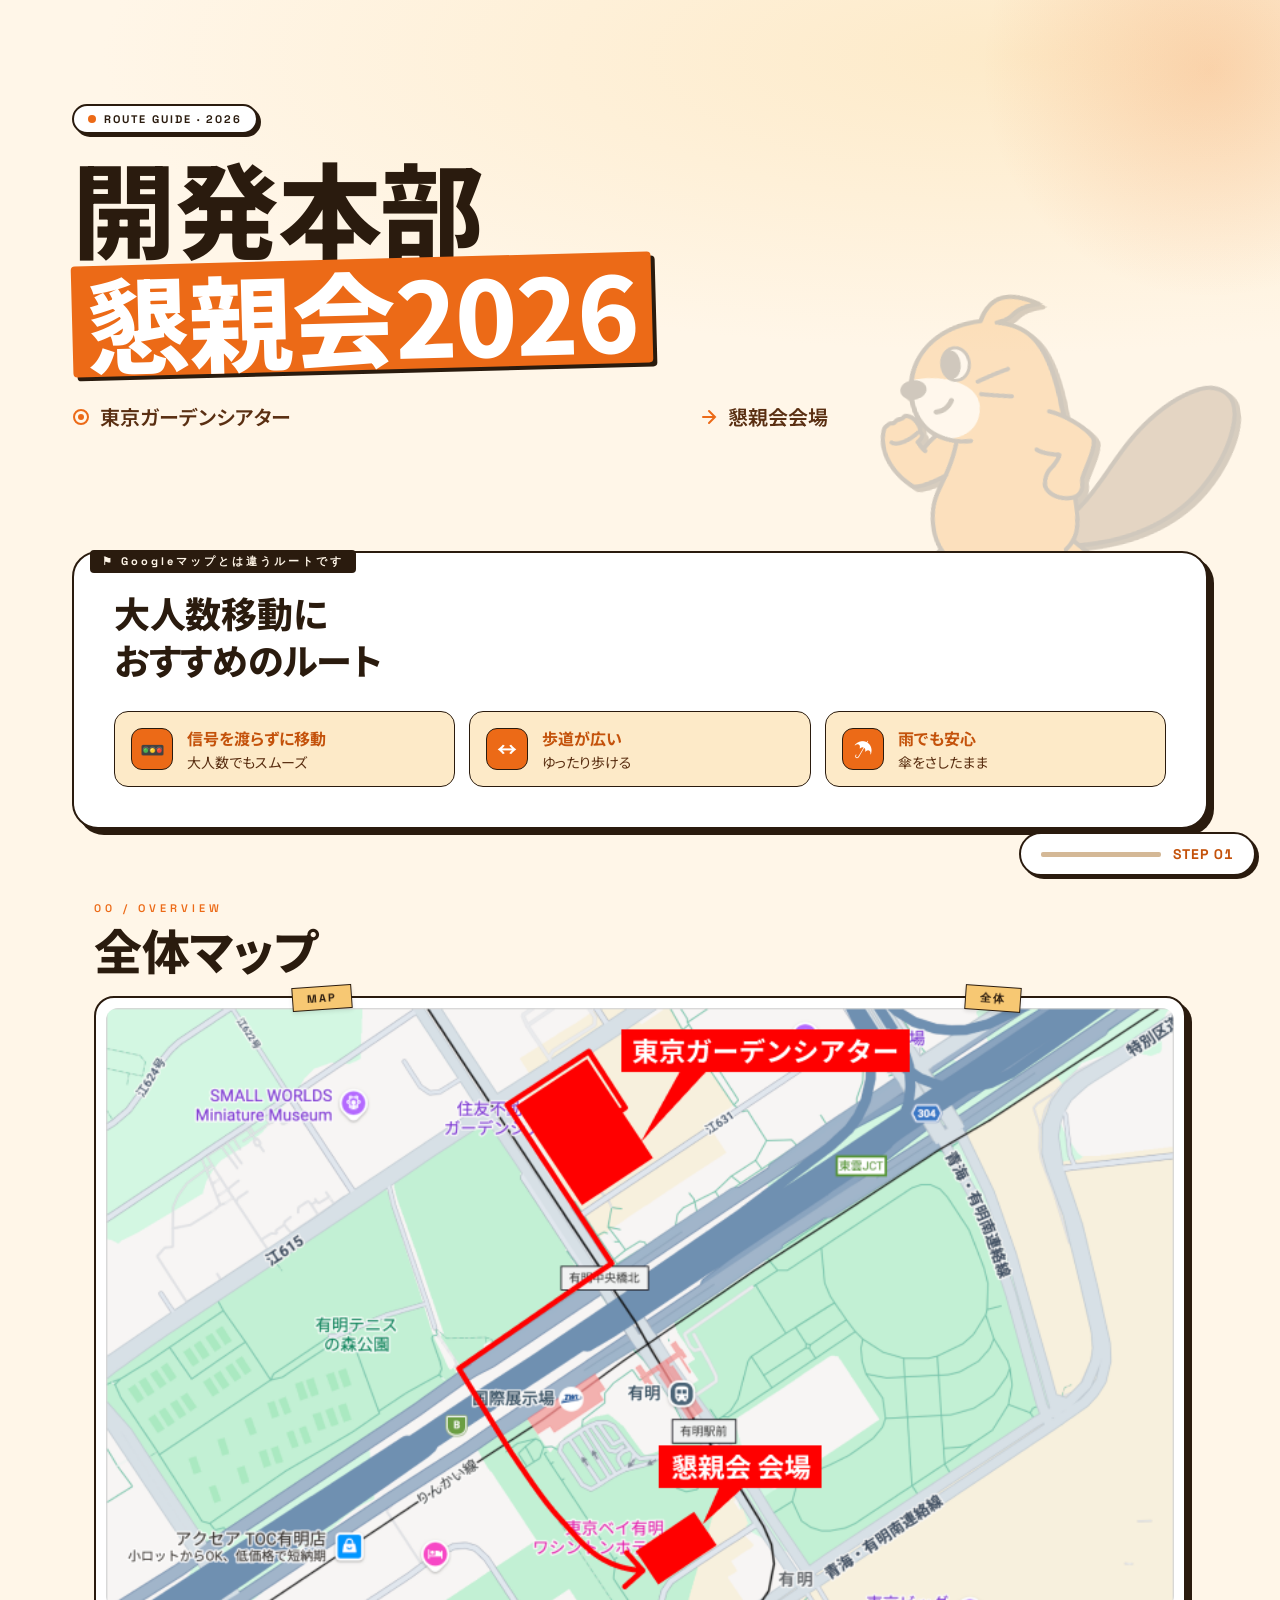
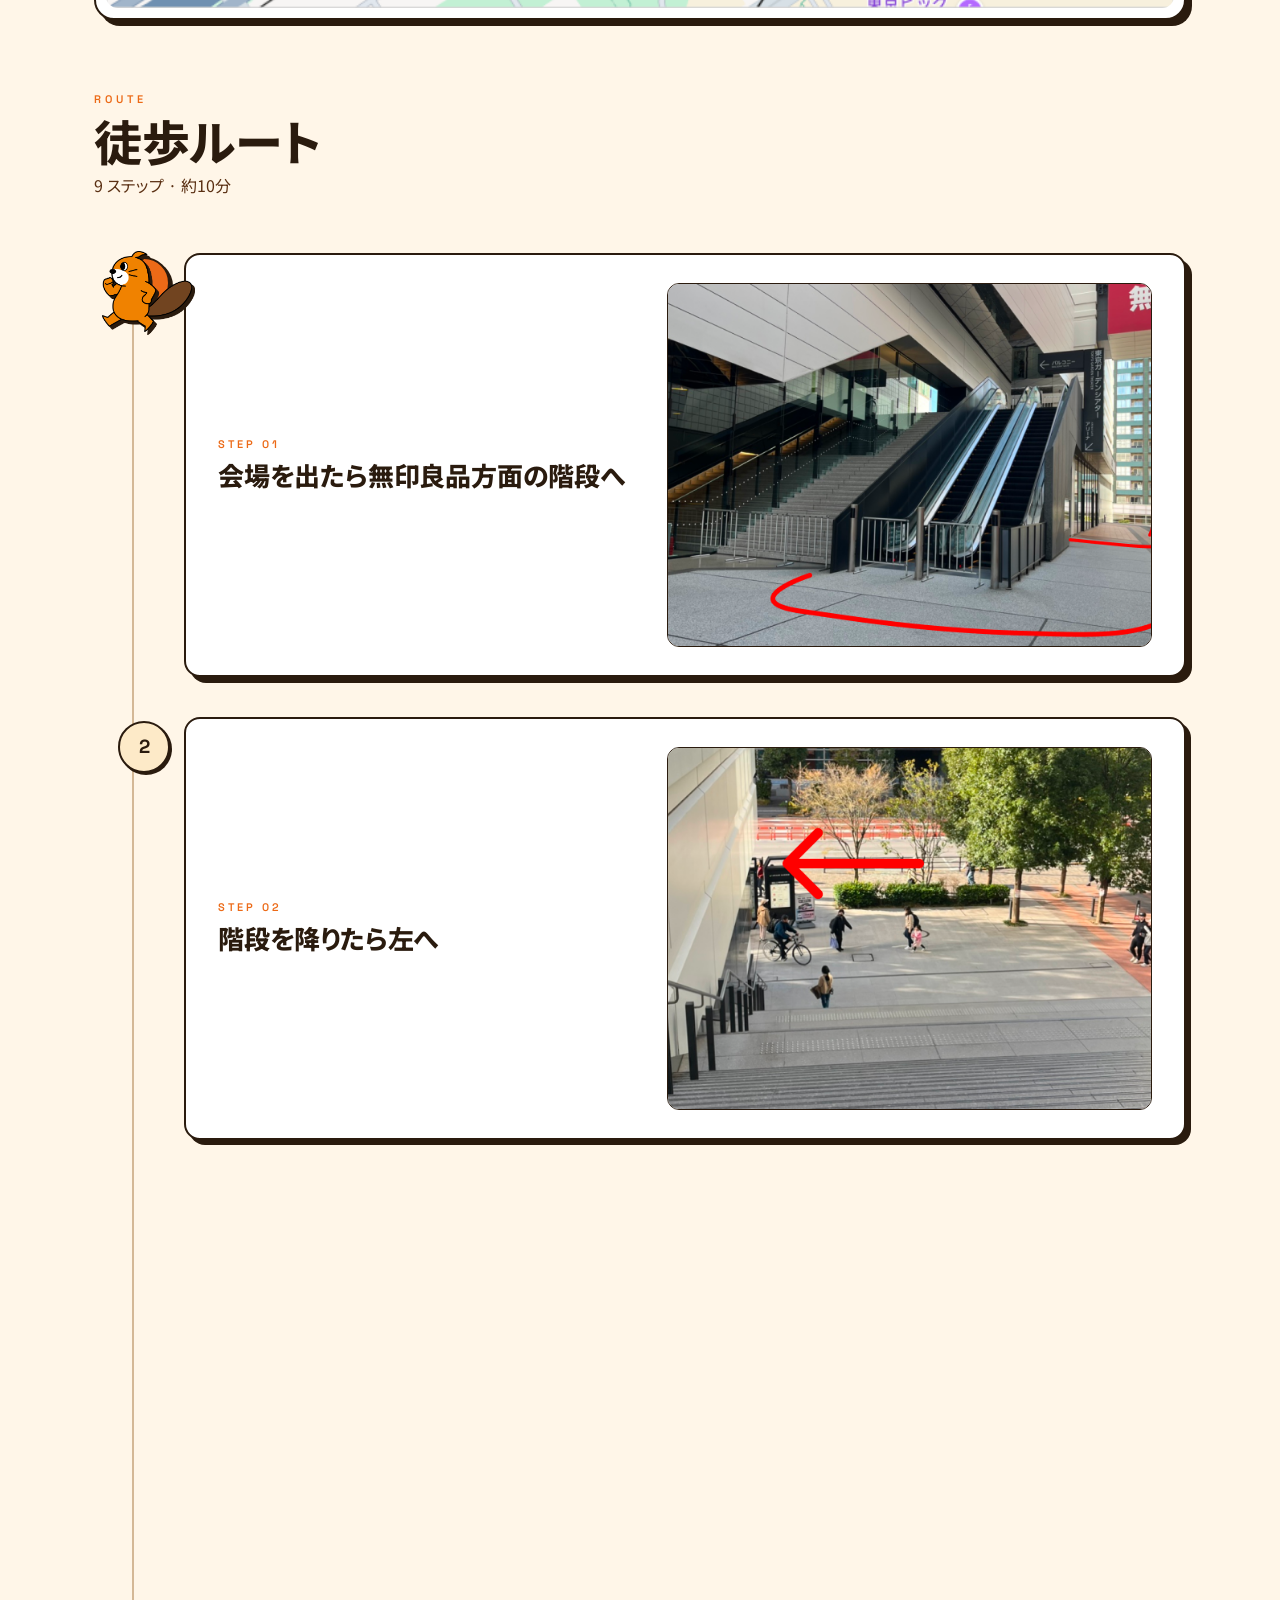
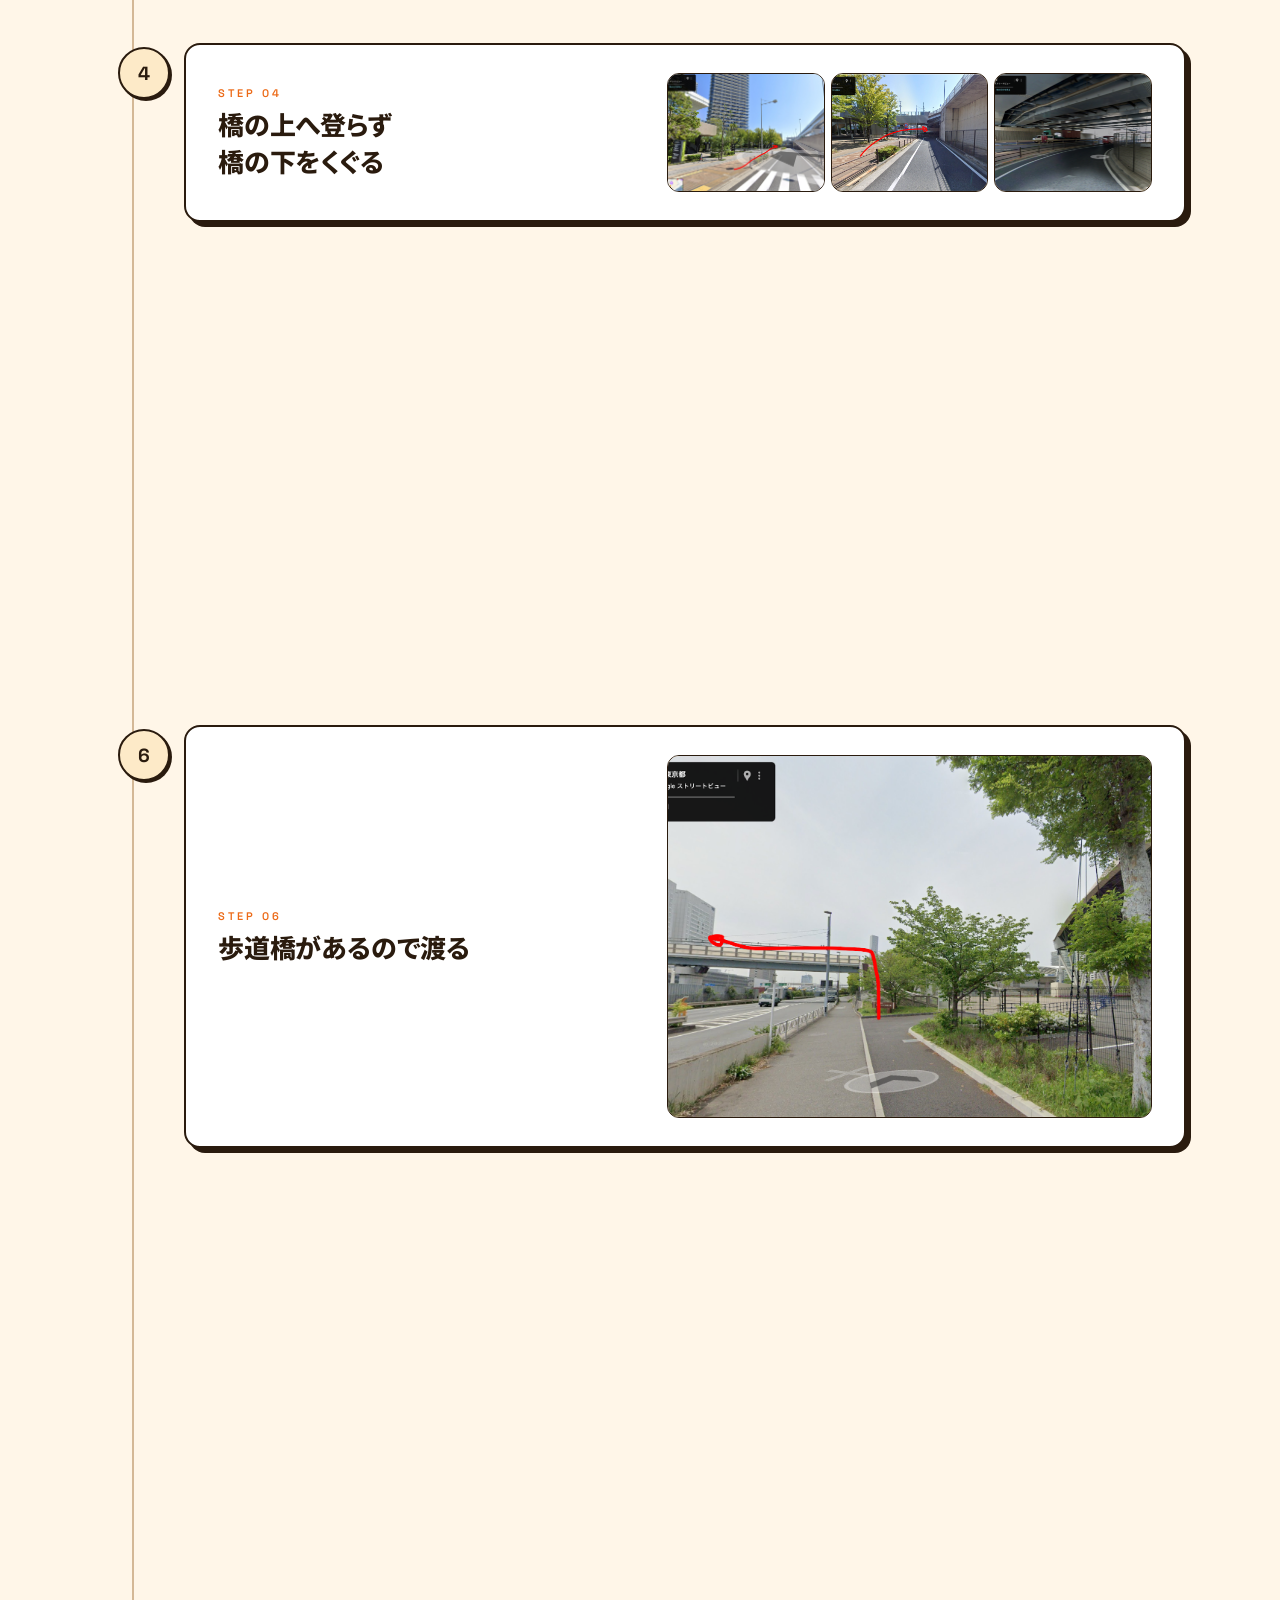
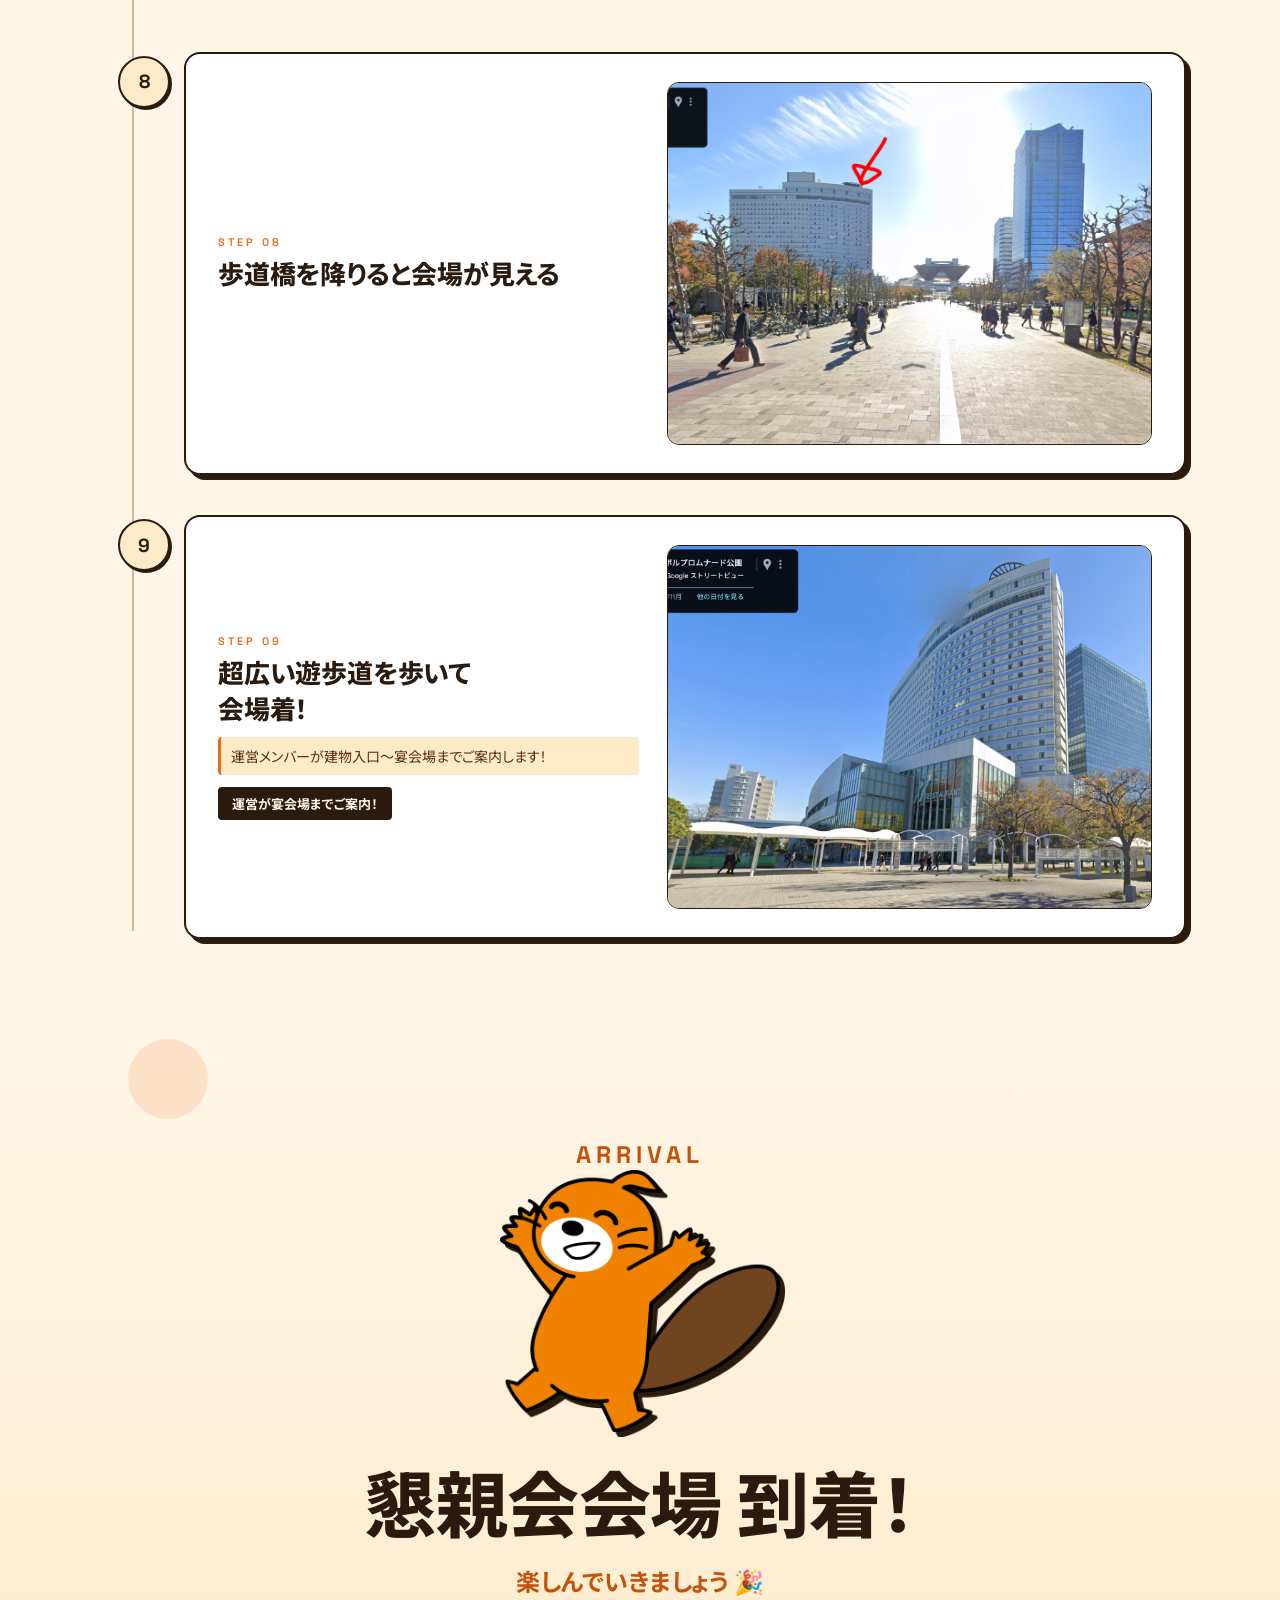
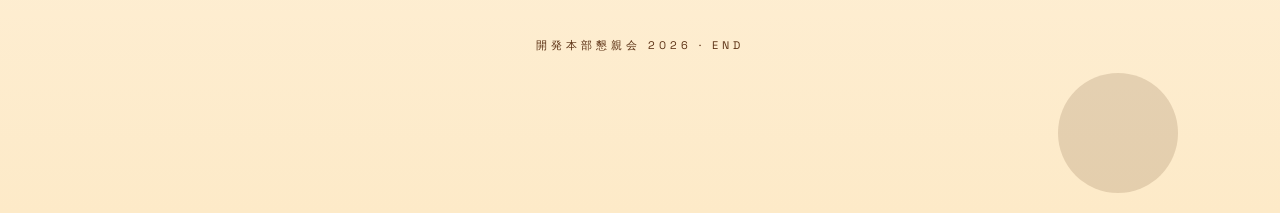
==== story-warm.html @ 2fb2f7c9 "Add story-warm page (story layout + warm cream colors)" ====
<!DOCTYPE html>
<html lang="ja">
<head>
  <meta charset="utf-8">
  <meta name="viewport" content="width=device-width,initial-scale=1,viewport-fit=cover">
  <title>開発本部懇親会2026 · ROUTE GUIDE</title>
  <link rel="stylesheet" href="story-warm.css">
</head>
<body>

<svg class="confetti" aria-hidden="true">
  <defs>
    <pattern id="dots" x="0" y="0" width="80" height="80" patternUnits="userSpaceOnUse">
      <circle cx="10" cy="10" r="2.5" fill="#EC6A17"></circle>
      <circle cx="50" cy="30" r="2"   fill="#5A2F12"></circle>
      <circle cx="20" cy="60" r="2.2" fill="#C4520B"></circle>
      <circle cx="70" cy="70" r="1.8" fill="#5A2F12"></circle>
    </pattern>
  </defs>
  <rect width="100%" height="100%" fill="url(#dots)"></rect>
</svg>

<!-- HERO -->
<header class="hero">
  <div class="hero-glow"></div>
  <img class="hero-mascot" src="rakuta_walking.png" alt="">
  <div class="hero-inner">
    <p class="kicker"><span class="dot"></span>ROUTE GUIDE · 2026</p>
    <h1 class="hero-title">開発本部<br><span class="hero-stamp">懇親会2026</span></h1>
    <div class="hero-route">
      <div class="loc">
        <svg width="18" height="18" viewBox="0 0 18 18" fill="none" aria-hidden="true">
          <circle cx="9" cy="9" r="7" stroke="#EC6A17" stroke-width="2"/>
          <circle cx="9" cy="9" r="3" fill="#EC6A17"/>
        </svg>
        <span>東京ガーデンシアター</span>
      </div>
      <div class="loc">
        <svg width="18" height="18" viewBox="0 0 18 18" fill="none" aria-hidden="true">
          <path d="M3 9h12M9 3l6 6-6 6" stroke="#EC6A17" stroke-width="2" stroke-linecap="round"/>
        </svg>
        <span>懇親会会場</span>
      </div>
    </div>
  </div>
</header>

<!-- WHY -->
<section class="why">
  <p class="why-kicker">⚑ Googleマップとは違うルートです</p>
  <h2>大人数移動に<br>おすすめのルート</h2>
  <div class="why-list">
    <div class="why-item">
      <div class="why-ic">🚥</div>
      <div><b>信号を渡らずに移動</b><span>大人数でもスムーズ</span></div>
    </div>
    <div class="why-item">
      <div class="why-ic">↔</div>
      <div><b>歩道が広い</b><span>ゆったり歩ける</span></div>
    </div>
    <div class="why-item">
      <div class="why-ic">☂</div>
      <div><b>雨でも安心</b><span>傘をさしたまま</span></div>
    </div>
  </div>
</section>

<!-- MAP -->
<section class="section">
  <p class="sec-kicker">00 / OVERVIEW</p>
  <h2 class="sec-title">全体マップ</h2>
  <div class="map">
    <span class="tape tape-1">MAP</span>
    <span class="tape tape-2">全体</span>
    <img src="00_map.jpg" alt="全体マップ">
  </div>
</section>

<!-- STEPS -->
<section class="section">
  <p class="sec-kicker">ROUTE</p>
  <h2 class="sec-title">徒歩ルート</h2>
  <p class="sec-sub">9 ステップ · 約10分</p>

  <div class="timeline" id="timeline">
    <div class="tl-rail"></div>
    <div class="tl-prog" id="tlProg"></div>
    <img class="tl-walker" id="tlWalker" src="rakuta_walking.png" alt="">
    <div id="steps"></div>
  </div>
</section>

<!-- ARRIVAL -->
<section class="arrival">
  <p class="arrival-kicker">ARRIVAL</p>
  <img class="mascot" src="rakuta_yorokobi.png" alt="喜ぶらくた">
  <h2>懇親会会場 到着！</h2>
  <p>楽しんでいきましょう 🎉</p>
  <div class="end">開発本部懇親会 2026 · END</div>
</section>

<!-- FIXED UI -->
<button class="back-top" id="backTop" aria-label="先頭へ">↑</button>
<div class="pill">
  <div class="pill-bar"><div id="pillBar"></div></div>
  <span class="mono" id="pillLabel">START</span>
</div>

<script>
const STEPS = [
  { t:'会場を出たら無印良品方面の階段へ',                       imgs:['00_step0.jpg'] },
  { t:'階段を降りたら左へ',                                     imgs:['00_step0b.jpg'] },
  { t:'交差点で信号を渡らず左へ',                               imgs:['01_step1.jpg'] },
  { t:'橋の上へ登らず\n橋の下をくぐる',                         imgs:['02_step2a.jpg','02_step2b.jpg','02_step2c.jpg'] },
  { t:'テニスの森公園の南端と\n湾岸道路の間の歩道を直進',       imgs:['03_step3.jpg'] },
  { t:'歩道橋があるので渡る',                                   imgs:['04_step4.jpg'] },
  { t:'ひろびろした歩道橋を渡る',                               imgs:['05_step5.jpg'] },
  { t:'歩道橋を降りると会場が見える',                           imgs:['06_step6.jpg'] },
  { t:'超広い遊歩道を歩いて\n会場着！', note:'運営メンバーが建物入口〜宴会場までご案内します！', imgs:['07_step7.jpg'], last:true },
];

const container = document.getElementById('steps');
STEPS.forEach((s, i) => {
  const el = document.createElement('article');
  el.className = 'step';
  el.dataset.step = i + 1;
  const imgs = s.imgs.map(src =>
    `<div class="step-img"><img loading="lazy" src="${src}" alt=""></div>`
  ).join('');
  el.innerHTML = `
    <div class="step-pin">${i + 1}</div>
    <div class="step-card">
      <div>
        <div class="step-kicker">STEP ${String(i + 1).padStart(2, '0')}</div>
        <div class="step-title">${s.t}</div>
        ${s.note ? `<div class="step-note">${s.note}</div>` : ''}
        ${s.last ? `<div class="step-pill">運営が宴会場までご案内！</div>` : ''}
      </div>
      <div class="step-imgs ${s.imgs.length > 1 ? 'multi' : ''}">${imgs}</div>
    </div>
  `;
  container.appendChild(el);
});

const tl       = document.getElementById('timeline');
const tlProg   = document.getElementById('tlProg');
const tlWalker = document.getElementById('tlWalker');
const pillBar  = document.getElementById('pillBar');
const pillLabel= document.getElementById('pillLabel');
const backTop  = document.getElementById('backTop');
const stepEls  = Array.from(document.querySelectorAll('.step'));

let raf = 0;
function update() {
  raf = 0;
  const scrollTop = document.documentElement.scrollTop || document.body.scrollTop;
  const maxScroll = document.documentElement.scrollHeight - document.documentElement.clientHeight;
  const p = maxScroll > 0 ? scrollTop / maxScroll : 0;

  pillBar.style.width = (p * 100).toFixed(1) + '%';
  backTop.classList.toggle('show', scrollTop > 500);

  const line = scrollTop + window.innerHeight * 0.4;
  let best = 0, bestDist = Infinity;
  const pinTops = [];
  stepEls.forEach(el => {
    const pin = el.querySelector('.step-pin');
    const r = pin.getBoundingClientRect();
    const top = r.top + scrollTop + r.height / 2;
    pinTops.push(top);
    const d = Math.abs(top - line);
    if (d < bestDist) { bestDist = d; best = +el.dataset.step; }
  });
  stepEls.forEach(el => el.classList.toggle('active', +el.dataset.step === best));

  const tlRect  = tl.getBoundingClientRect();
  const tlTop   = tlRect.top + scrollTop + 8;
  const tlBottom= tlRect.top + scrollTop + tlRect.height - 8;
  const activeTop = pinTops[best - 1] || tlTop;
  const clamped = Math.min(tlBottom, Math.max(tlTop, activeTop));
  tlProg.style.height = (clamped - tlTop) + 'px';
  tlWalker.style.top  = (clamped - tlRect.top - scrollTop - 32) + 'px';

  const atEnd = p > 0.98;
  pillLabel.textContent = atEnd ? 'ARRIVED' : (best === 0 ? 'START' : `STEP ${String(best).padStart(2, '0')}`);
}

function onScroll() { if (!raf) raf = requestAnimationFrame(update); }
addEventListener('scroll', onScroll, { passive: true });
addEventListener('resize', onScroll);
addEventListener('load', update);
setTimeout(update, 50);

backTop.addEventListener('click', () => window.scrollTo({ top: 0, behavior: 'smooth' }));
</script>

</body>
</html>
---- story-warm.css ----
@import url('https://fonts.googleapis.com/css2?family=Space+Grotesk:wght@500;600;700&family=Noto+Sans+JP:wght@400;700;800&display=swap');

:root{
  --orange:#EC6A17;
  --orange-deep:#C4520B;
  --orange-soft:#FDEAC8;
  --brown:#5A2F12;
  --cream:#FFF6E8;
  --cream-deep:#FDEAC8;
  --tape:#F7C873;
  --ink:#2A1B0E;
  --paper:#fff;
  --line:#D4B896;
}
*{box-sizing:border-box}
html,body{margin:0;padding:0;background:var(--cream);color:var(--ink);
  font-family:"Noto Sans JP","Hiragino Kaku Gothic ProN",sans-serif;
  -webkit-font-smoothing:antialiased;text-rendering:optimizeLegibility;
  font-feature-settings:"palt";
}
img{display:block;max-width:100%}
.mono{font-family:"Space Grotesk",ui-monospace,Menlo,monospace}

.confetti{position:fixed;inset:0;pointer-events:none;z-index:0;opacity:.07}

/* HERO */
.hero{
  position:relative; overflow:hidden;
  padding:44px 22px 56px;
  background:radial-gradient(120% 90% at 80% 10%, var(--cream-deep) 0%, var(--cream) 60%);
}
.hero-glow{
  position:absolute; top:-160px; right:-160px;
  width:460px;height:460px;border-radius:50%;
  background:radial-gradient(circle, rgba(236,106,23,.2), transparent 70%);
  pointer-events:none;
}
.hero-inner{position:relative;max-width:1180px;margin:0 auto}
.kicker{
  font-family:"Space Grotesk",sans-serif;
  display:inline-flex;align-items:center;gap:8px;
  background:var(--paper);border:2px solid var(--ink);border-radius:999px;
  padding:6px 14px;font-size:11px;font-weight:700;letter-spacing:2px;
  box-shadow:3px 3px 0 var(--ink); color:var(--ink);
  margin:0 0 18px;
}
.kicker .dot{width:8px;height:8px;border-radius:4px;background:var(--orange);flex-shrink:0}
h1.hero-title{
  font-size:clamp(40px,10vw,104px);
  line-height:1.03; letter-spacing:-1.2px; font-weight:800;
  margin:0 0 8px; color:var(--ink);
}
.hero-stamp{
  background:var(--orange);color:#fff;
  padding:2px 14px;display:inline-block;transform:rotate(-1.5deg);
  box-shadow:4px 4px 0 var(--ink);border-radius:4px;
}
.hero-route{
  margin-top:22px; display:grid; gap:12px;
  grid-template-columns:1fr;
}
.hero-route .loc{
  display:flex;align-items:center;gap:10px;
  font-size:clamp(14px,3.8vw,20px); color:var(--brown); font-weight:600;
}
.hero-mascot{
  position:absolute;
  right:-24px; bottom:-40px;
  width:clamp(180px,40vw,360px);
  opacity:.18; transform:rotate(-8deg);
  pointer-events:none; z-index:0;
  filter:drop-shadow(4px 4px 0 var(--ink));
}
.hero-inner > *{position:relative;z-index:1}

/* WHY CARD */
.why{
  background:var(--paper); color:var(--ink);
  border:2.5px solid var(--ink);
  box-shadow:6px 6px 0 var(--ink);
  border-radius:22px; padding:24px 22px 26px;
  position:relative; overflow:visible;
  margin:0 22px;
}
.why-kicker{
  position:absolute; top:-14px; left:16px;
  font-family:"Space Grotesk",sans-serif;
  font-size:11px; letter-spacing:3px; font-weight:700;
  background:var(--ink); color:var(--cream);
  padding:4px 12px; border-radius:4px;
}
.why h2{
  font-size:clamp(22px,5.4vw,36px); font-weight:800;
  margin:0; letter-spacing:-0.3px; line-height:1.3;
}
.why-list{
  margin-top:22px; display:grid; gap:10px;
  grid-template-columns:1fr;
}
.why-item{
  background:var(--cream-deep);
  border:1.5px solid var(--ink);
  padding:14px 16px; border-radius:14px;
  display:flex; gap:14px; align-items:center;
}
.why-ic{
  width:42px;height:42px;flex:none;border-radius:11px;
  background:var(--orange); color:#fff;
  border:1.5px solid var(--ink);
  display:grid;place-items:center; font-size:20px; font-weight:700;
}
.why-item b{font-size:clamp(14px,3.6vw,16px); font-weight:700; display:block; color:var(--orange-deep)}
.why-item span{font-size:clamp(12px,3.2vw,14px); color:var(--brown); margin-top:2px; display:block}

/* SECTION */
.section{padding:40px 22px 0}
.sec-kicker{
  font-family:"Space Grotesk",sans-serif;
  font-size:11px;letter-spacing:4px;font-weight:600;color:var(--orange);
  margin:0 0 8px;
}
.sec-title{
  font-size:clamp(26px,6.5vw,48px); font-weight:800; letter-spacing:-0.5px;
  color:var(--ink); margin:0; line-height:1.1;
}
.sec-sub{margin:6px 0 0; font-size:clamp(13px,3.4vw,16px); color:var(--brown)}

/* MAP */
.map{
  margin-top:20px;
  background:var(--paper);
  border:2.5px solid var(--ink);
  box-shadow:6px 6px 0 var(--ink);
  border-radius:20px; padding:10px;
  position:relative;
}
.map img{width:100%;height:auto;border-radius:12px;display:block}
.tape{
  position:absolute; background:var(--tape);
  padding:4px 14px; font-size:11px; font-weight:700; letter-spacing:2px;
  color:var(--ink); border:1px solid var(--ink);
  font-family:"Space Grotesk",sans-serif;
  box-shadow:0 2px 4px rgba(0,0,0,.1);
}
.tape-1{top:-12px; left:18%; transform:rotate(-4deg)}
.tape-2{top:-12px; right:15%; transform:rotate(4deg)}

/* TIMELINE */
.timeline{
  position:relative;
  margin:32px 0 0;
  padding:0 0 0 56px;
}
.tl-rail{
  position:absolute; left:22px; top:8px; bottom:8px;
  width:2px; background:var(--line);
}
.tl-prog{
  position:absolute; left:22px; top:8px;
  width:2px; background:var(--orange);
  transition:height .35s cubic-bezier(.2,.7,.3,1);
  box-shadow:0 0 12px rgba(236,106,23,.4);
  height:0;
}
.tl-walker{
  position:absolute; left:-10px;
  width:64px; pointer-events:none;
  transition:top .35s cubic-bezier(.2,.7,.3,1);
  filter:drop-shadow(3px 3px 0 var(--ink));
  z-index:2;
}
.step{
  position:relative; margin-bottom:28px;
  opacity:.45; transition:opacity .35s;
}
.step.active{opacity:1}
.step-pin{
  position:absolute; left:-50px; top:4px;
  width:40px;height:40px;border-radius:50%;
  background:var(--cream-deep);
  border:2px solid var(--ink);
  box-shadow:2px 2px 0 var(--ink);
  color:var(--ink);
  display:grid;place-items:center;
  font-family:"Space Grotesk",sans-serif;
  font-size:15px; font-weight:700;
  transition:all .3s;
}
.step.active .step-pin{
  background:var(--orange); color:#fff;
  box-shadow:3px 3px 0 var(--ink);
}
.step-card{
  background:var(--paper); color:var(--ink);
  border:2.5px solid var(--ink);
  box-shadow:5px 5px 0 var(--ink);
  border-radius:16px; padding:18px;
  display:grid; grid-template-columns:1fr; gap:14px;
  align-items:center;
  transition:box-shadow .3s, transform .3s;
}
.step.active .step-card{
  box-shadow:6px 6px 0 var(--ink);
}
.step-kicker{
  font-family:"Space Grotesk",sans-serif;
  font-size:11px; letter-spacing:3px; font-weight:600; color:var(--orange);
}
.step-title{
  margin-top:6px; font-size:clamp(17px,4.6vw,26px);
  font-weight:800; line-height:1.4; white-space:pre-line;
  letter-spacing:-0.2px;
}
.step-note{
  margin-top:10px; font-size:14px; color:var(--brown); line-height:1.6;
  background:var(--cream-deep); border-left:3px solid var(--orange);
  padding:8px 10px; border-radius:4px;
}
.step-pill{
  margin-top:12px; display:inline-block;
  background:var(--ink);color:var(--cream);
  padding:7px 14px; border-radius:4px;
  font-size:13px; font-weight:700;
}
.step-imgs{
  display:grid; gap:6px;
  grid-template-columns:1fr;
}
.step-imgs.multi{grid-template-columns:repeat(auto-fit,minmax(0,1fr))}
.step-img{
  border-radius:12px; overflow:hidden;
  border:1.5px solid var(--ink);
  background:var(--cream-deep);
  aspect-ratio:4/3;
}
.step-img img{width:100%;height:100%;object-fit:cover;display:block}

/* ARRIVAL */
.arrival{
  text-align:center; padding:72px 22px 96px;
  margin-top:48px;
  background:linear-gradient(180deg,var(--cream),var(--cream-deep));
  position:relative; overflow:hidden;
}
.arrival::before,.arrival::after{
  content:""; position:absolute; border-radius:50%; opacity:.15;
}
.arrival::before{width:80px;height:80px;background:var(--orange);top:20px;left:10%}
.arrival::after{width:120px;height:120px;background:var(--brown);bottom:20px;right:8%}
.arrival-kicker{
  font-family:"Space Grotesk",sans-serif;
  font-size:11px; letter-spacing:5px; font-weight:600;
  color:var(--orange); margin-bottom:18px; position:relative;
}
.arrival img.mascot{
  width:clamp(150px,36vw,280px); margin:0 auto;
  filter:drop-shadow(5px 5px 0 var(--ink));
  position:relative;
}
.arrival h2{
  font-size:clamp(30px,8vw,72px);
  margin:16px 0 10px; font-weight:800; letter-spacing:-0.5px;
  color:var(--ink); position:relative;
}
.arrival p{font-size:clamp(16px,4.5vw,24px); color:var(--orange-deep); font-weight:700; margin:0; position:relative}
.arrival .end{
  margin-top:40px; font-size:11px; letter-spacing:4px;
  color:var(--brown); font-family:"Space Grotesk",sans-serif; position:relative;
}

/* FLOATING PROGRESS PILL */
.pill{
  position:fixed; bottom:16px; right:16px; z-index:50;
  background:var(--paper);
  border:2px solid var(--ink);
  box-shadow:3px 3px 0 var(--ink);
  border-radius:999px;
  padding:9px 16px;
  font-size:12px; color:var(--ink);
  display:flex; align-items:center; gap:12px;
  pointer-events:none;
}
.pill-bar{
  width:80px; height:4px; border-radius:2px;
  background:var(--line); overflow:hidden;
}
.pill-bar div{
  height:100%; width:0%;
  background:linear-gradient(90deg,var(--orange),#F5A05A);
  transition:width .2s;
}
.pill .mono{font-weight:700; font-variant-numeric:tabular-nums; letter-spacing:1px; color:var(--orange-deep)}

.back-top{
  position:fixed;bottom:70px;right:16px;z-index:40;
  width:42px;height:42px;border-radius:50%;
  background:var(--orange);color:#fff;
  border:2.5px solid var(--ink);
  box-shadow:3px 3px 0 var(--ink);
  display:none; align-items:center;justify-content:center;
  cursor:pointer; font-size:18px; font-weight:900;
  transition:transform .15s;
}
.back-top:hover{transform:translate(-1px,-1px)}
.back-top.show{display:flex}

/* RESPONSIVE */
@media (min-width:720px){
  .hero{padding:80px 44px 100px}
  .hero-route{grid-template-columns:auto auto; gap:28px; margin-top:32px}
  .hero-mascot{right:40px;bottom:-60px}
  .why{margin:0 44px; padding:36px 40px 40px; border-radius:26px}
  .why-list{grid-template-columns:repeat(3,1fr); gap:14px; margin-top:28px}
  .section{padding:72px 44px 0}
  .timeline{padding-left:90px; margin-top:56px}
  .tl-rail, .tl-prog{left:38px}
  .tl-walker{left:8px; width:90px}
  .step-pin{left:-66px; top:4px; width:52px;height:52px;font-size:19px}
  .step{margin-bottom:40px}
  .step-card{grid-template-columns:1fr 1.15fr; padding:28px 32px; gap:28px}
  .arrival{padding:120px 44px 160px; margin-top:80px}
  .pill{bottom:24px; right:24px; padding:11px 20px; font-size:14px}
  .pill-bar{width:120px; height:5px}
  .back-top{bottom:80px; right:24px; width:48px;height:48px;font-size:20px}
}
@media (min-width:1180px){
  .hero{padding:104px 0 120px}
  .hero-inner{padding:0 22px}
  .why{margin:0 auto; max-width:1136px}
  .section{max-width:1180px; margin:0 auto}
}
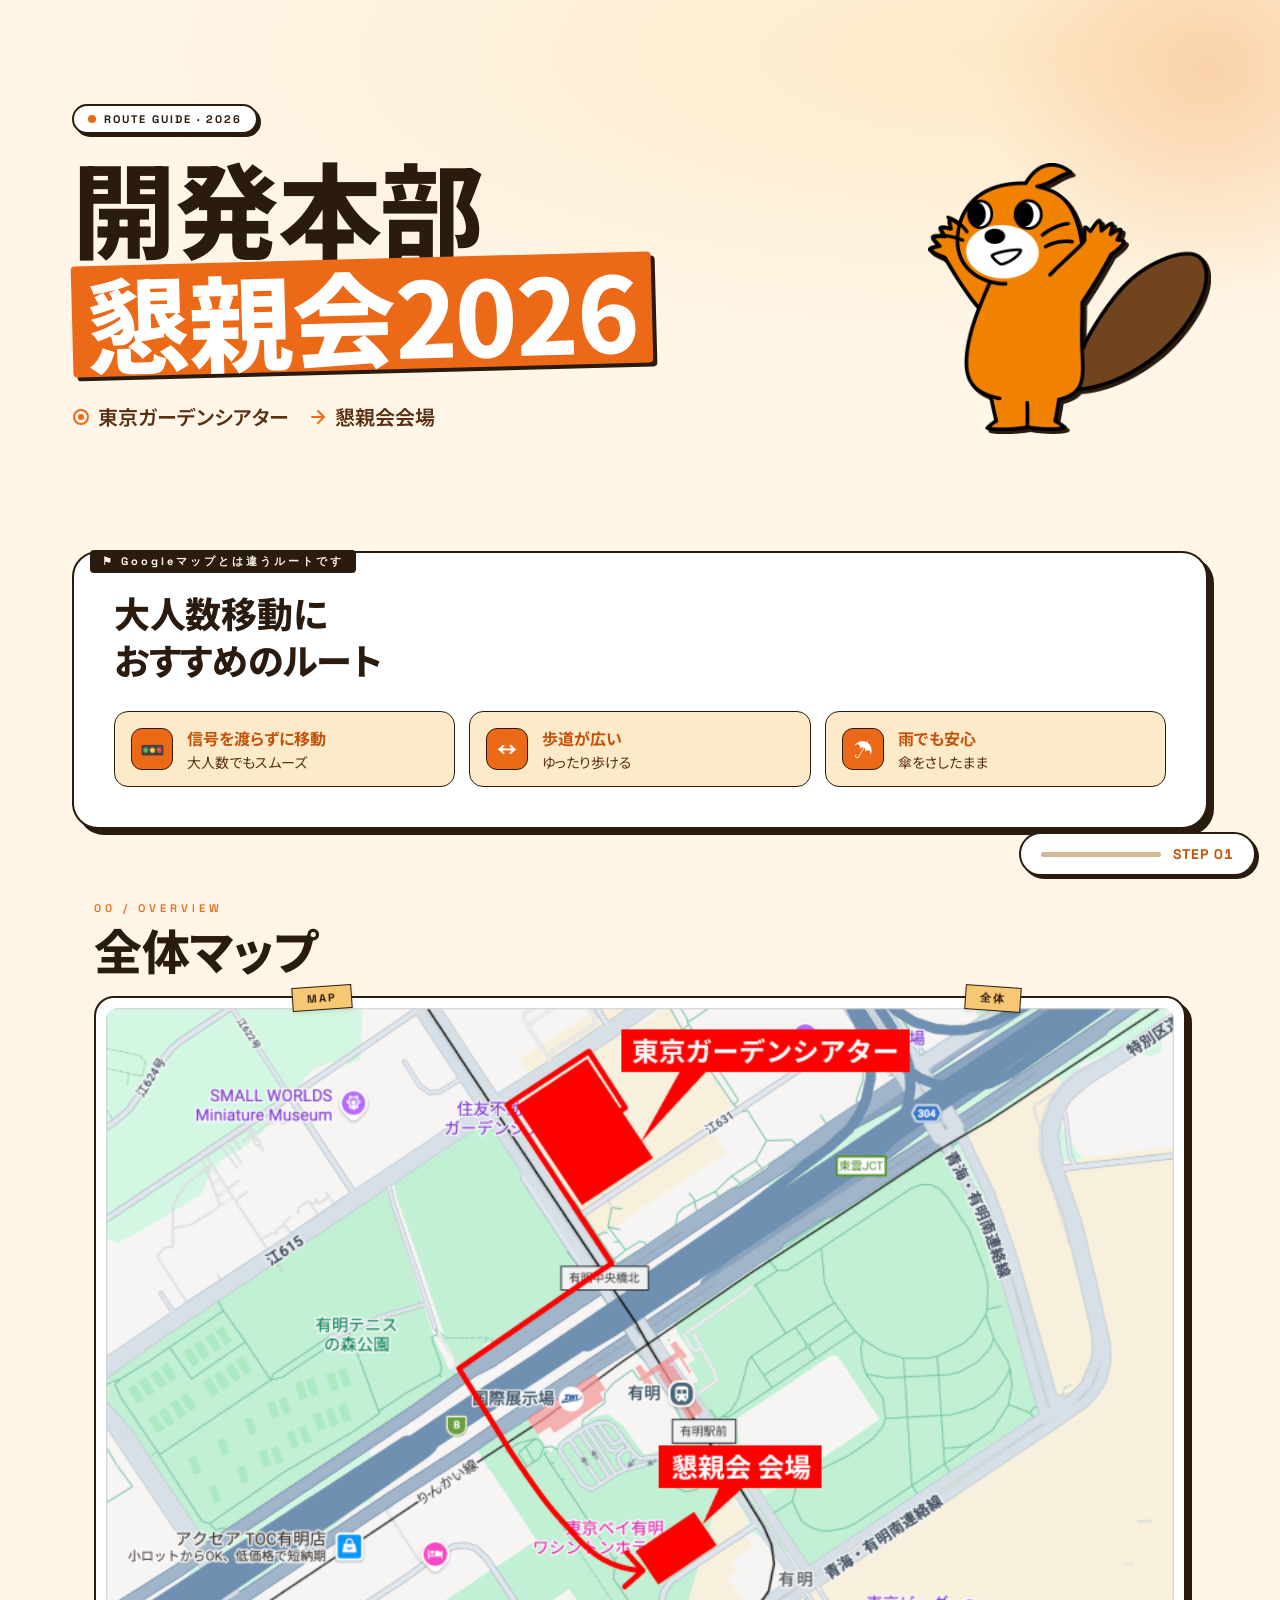
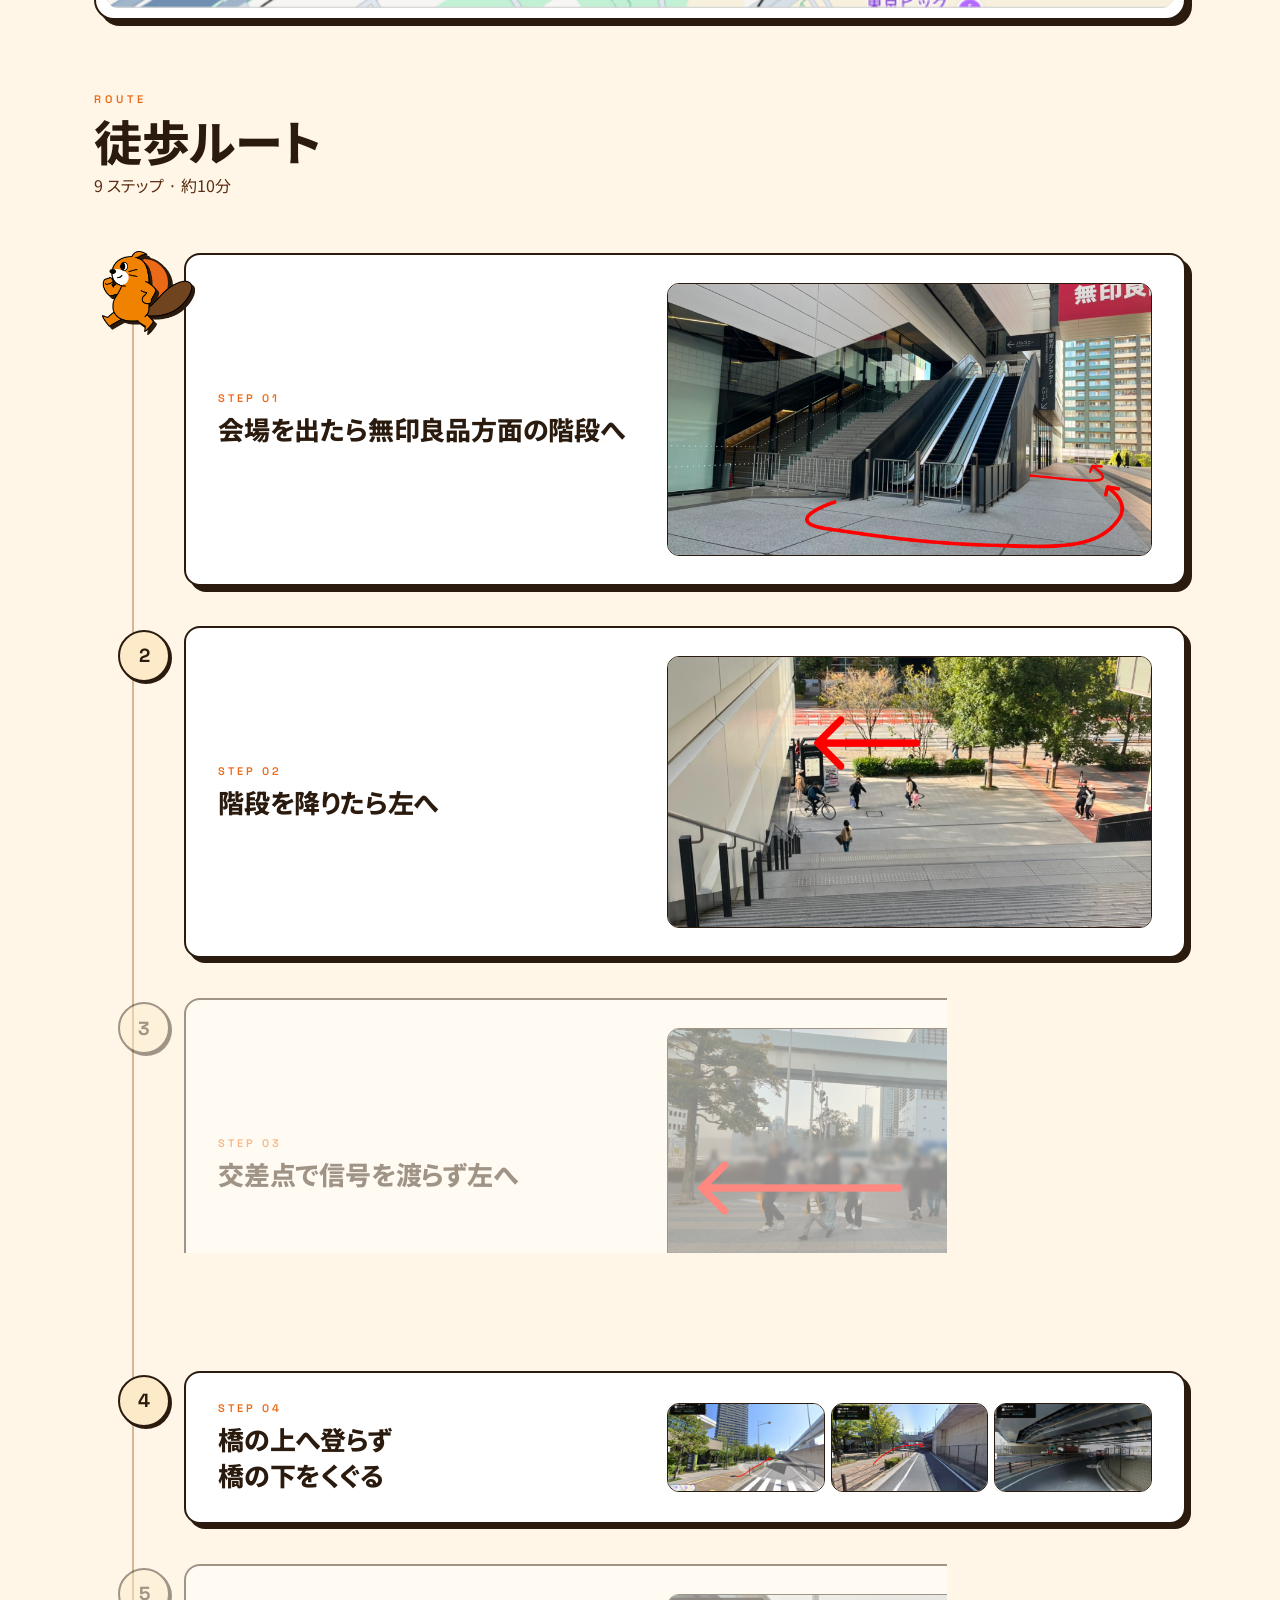
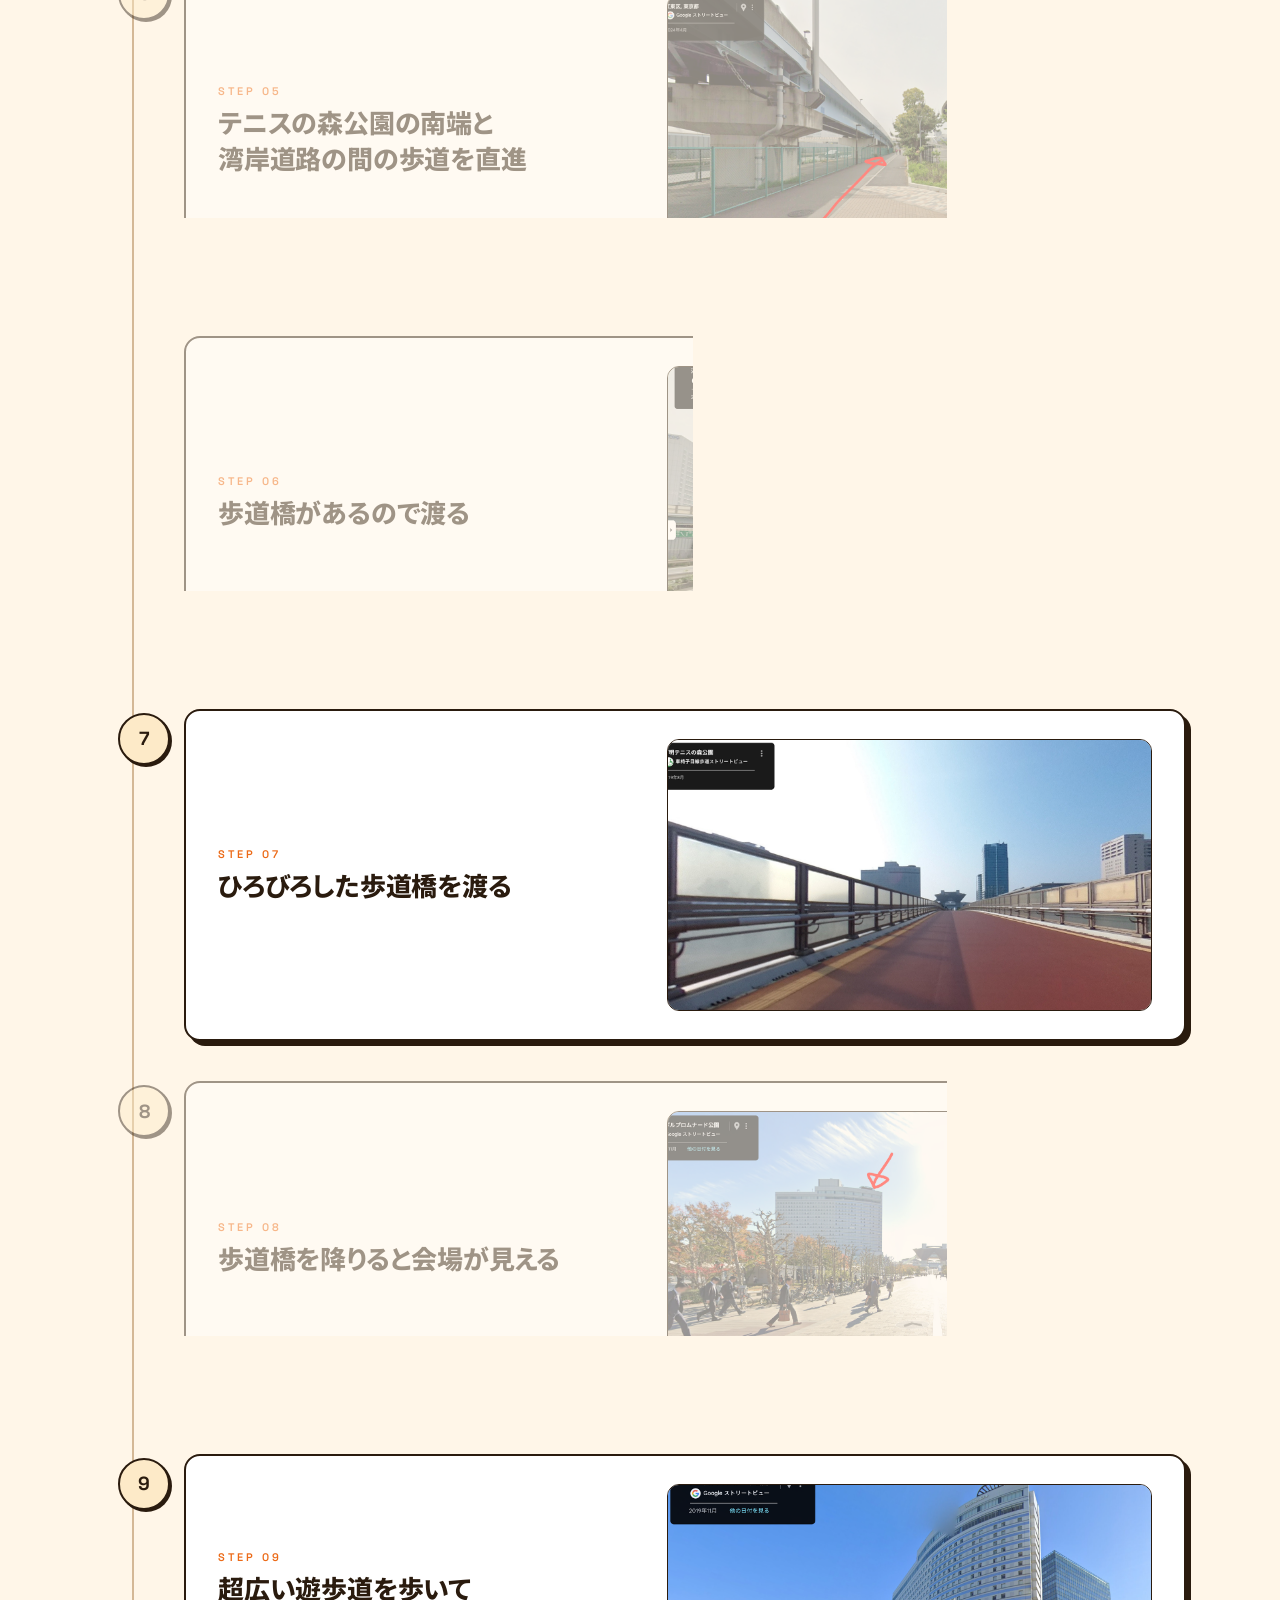
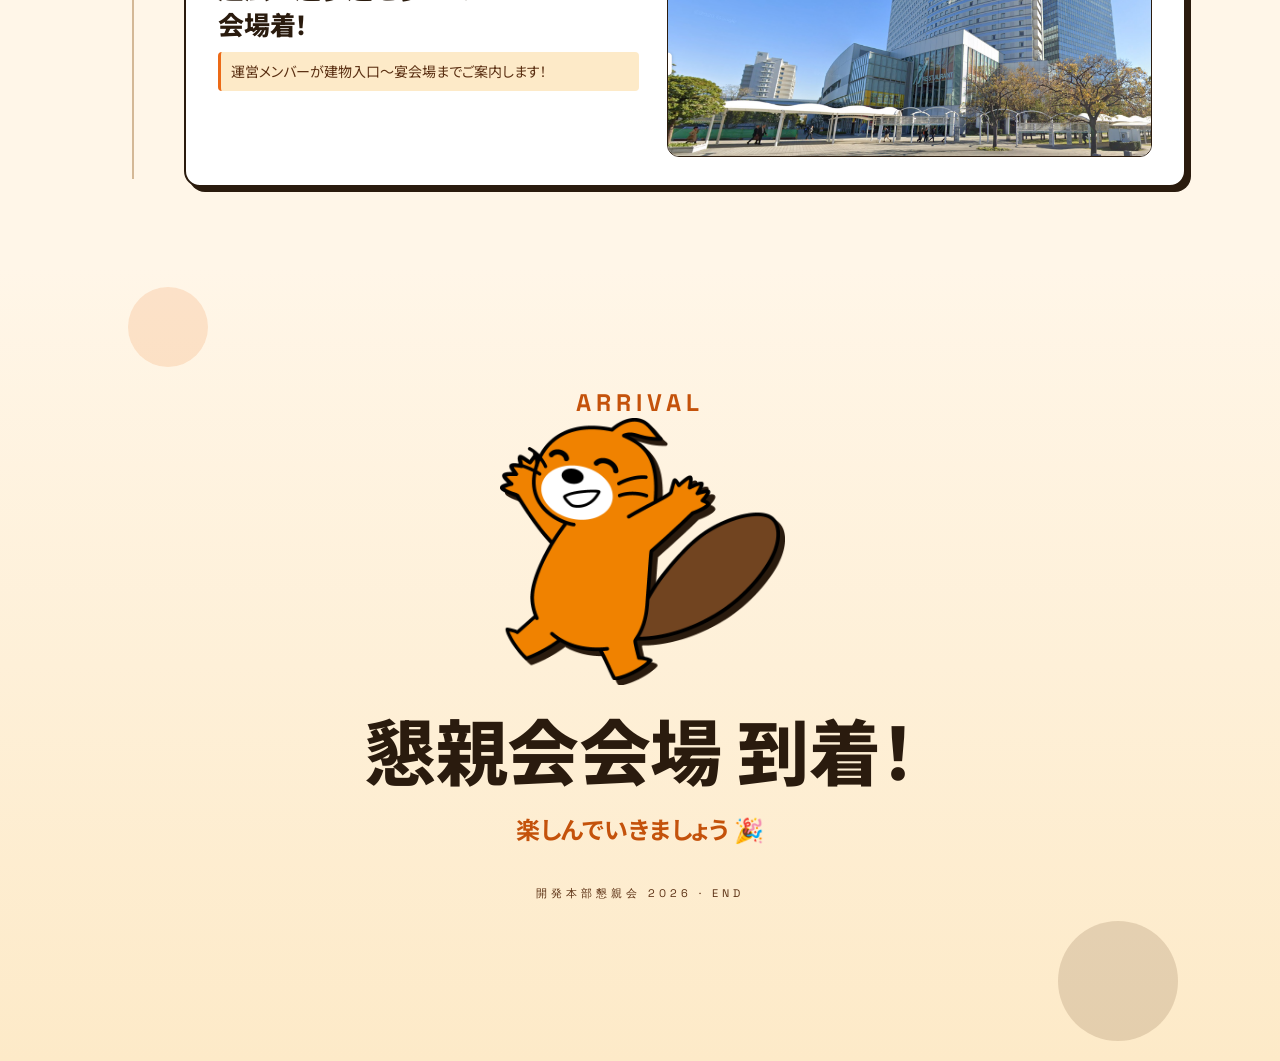
==== commit f199fb80: "Fix hero layout, mascot opacity, route display, aspect-ratio, step-pill" ====
--- a/story-warm.html
+++ b/story-warm.html
@@ -23,10 +23,10 @@
 <!-- HERO -->
 <header class="hero">
   <div class="hero-glow"></div>
-  <img class="hero-mascot" src="rakuta_walking.png" alt="">
   <div class="hero-inner">
-    <p class="kicker"><span class="dot"></span>ROUTE GUIDE · 2026</p>
-    <h1 class="hero-title">開発本部<br><span class="hero-stamp">懇親会2026</span></h1>
+    <div class="hero-text">
+      <p class="kicker"><span class="dot"></span>ROUTE GUIDE · 2026</p>
+      <h1 class="hero-title">開発本部<br><span class="hero-stamp">懇親会2026</span></h1>
     <div class="hero-route">
       <div class="loc">
         <svg width="18" height="18" viewBox="0 0 18 18" fill="none" aria-hidden="true">
@@ -42,6 +42,8 @@
         <span>懇親会会場</span>
       </div>
     </div>
+    </div><!-- /.hero-text -->
+    <img class="hero-mascot" src="rakuta_egao.png" alt="">
   </div>
 </header>
 
@@ -116,7 +118,7 @@
   { t:'歩道橋があるので渡る',                                   imgs:['04_step4.jpg'] },
   { t:'ひろびろした歩道橋を渡る',                               imgs:['05_step5.jpg'] },
   { t:'歩道橋を降りると会場が見える',                           imgs:['06_step6.jpg'] },
-  { t:'超広い遊歩道を歩いて\n会場着！', note:'運営メンバーが建物入口〜宴会場までご案内します！', imgs:['07_step7.jpg'], last:true },
+  { t:'超広い遊歩道を歩いて\n会場着！', note:'運営メンバーが建物入口〜宴会場までご案内します！', imgs:['07_step7.jpg'] },
 ];
 
 const container = document.getElementById('steps');
--- a/story-warm.css
+++ b/story-warm.css
@@ -55,29 +55,33 @@
   padding:2px 14px;display:inline-block;transform:rotate(-1.5deg);
   box-shadow:4px 4px 0 var(--ink);border-radius:4px;
 }
+.hero-inner{
+  position:relative;max-width:1180px;margin:0 auto;
+  display:flex; align-items:flex-end; gap:16px;
+}
+.hero-text{flex:1; position:relative; z-index:1}
 .hero-route{
-  margin-top:22px; display:grid; gap:12px;
-  grid-template-columns:1fr;
+  margin-top:22px; display:flex; flex-wrap:wrap;
+  align-items:center; gap:8px 14px;
 }
 .hero-route .loc{
-  display:flex;align-items:center;gap:10px;
+  display:flex;align-items:center;gap:8px;
   font-size:clamp(14px,3.8vw,20px); color:var(--brown); font-weight:600;
 }
 .hero-mascot{
-  position:absolute;
-  right:-24px; bottom:-40px;
-  width:clamp(180px,40vw,360px);
-  opacity:.18; transform:rotate(-8deg);
-  pointer-events:none; z-index:0;
-  filter:drop-shadow(4px 4px 0 var(--ink));
-}
-.hero-inner > *{position:relative;z-index:1}
+  width:110px; flex-shrink:0;
+  opacity:1;
+  filter:drop-shadow(3px 3px 0 var(--ink));
+  position:relative; z-index:1;
+  align-self:flex-end;
+}
 
 /* WHY CARD */
 .why{
   background:var(--paper); color:var(--ink);
   border:2.5px solid var(--ink);
   box-shadow:6px 6px 0 var(--ink);
+  margin-top:24px;
   border-radius:22px; padding:24px 22px 26px;
   position:relative; overflow:visible;
   margin:0 22px;
@@ -163,7 +167,7 @@
   height:0;
 }
 .tl-walker{
-  position:absolute; left:-10px;
+  position:absolute; left:-10px; top:0;
   width:64px; pointer-events:none;
   transition:top .35s cubic-bezier(.2,.7,.3,1);
   filter:drop-shadow(3px 3px 0 var(--ink));
@@ -231,7 +235,7 @@
   border-radius:12px; overflow:hidden;
   border:1.5px solid var(--ink);
   background:var(--cream-deep);
-  aspect-ratio:4/3;
+  aspect-ratio:16/9;
 }
 .step-img img{width:100%;height:100%;object-fit:cover;display:block}
 
@@ -307,9 +311,10 @@
 /* RESPONSIVE */
 @media (min-width:720px){
   .hero{padding:80px 44px 100px}
-  .hero-route{grid-template-columns:auto auto; gap:28px; margin-top:32px}
-  .hero-mascot{right:40px;bottom:-60px}
-  .why{margin:0 44px; padding:36px 40px 40px; border-radius:26px}
+  .hero-inner{gap:32px; align-items:flex-end}
+  .hero-mascot{width:clamp(160px,22vw,280px)}
+  .hero-route{margin-top:32px; gap:10px 20px}
+  .why{margin:24px 44px 0; padding:36px 40px 40px; border-radius:26px}
   .why-list{grid-template-columns:repeat(3,1fr); gap:14px; margin-top:28px}
   .section{padding:72px 44px 0}
   .timeline{padding-left:90px; margin-top:56px}
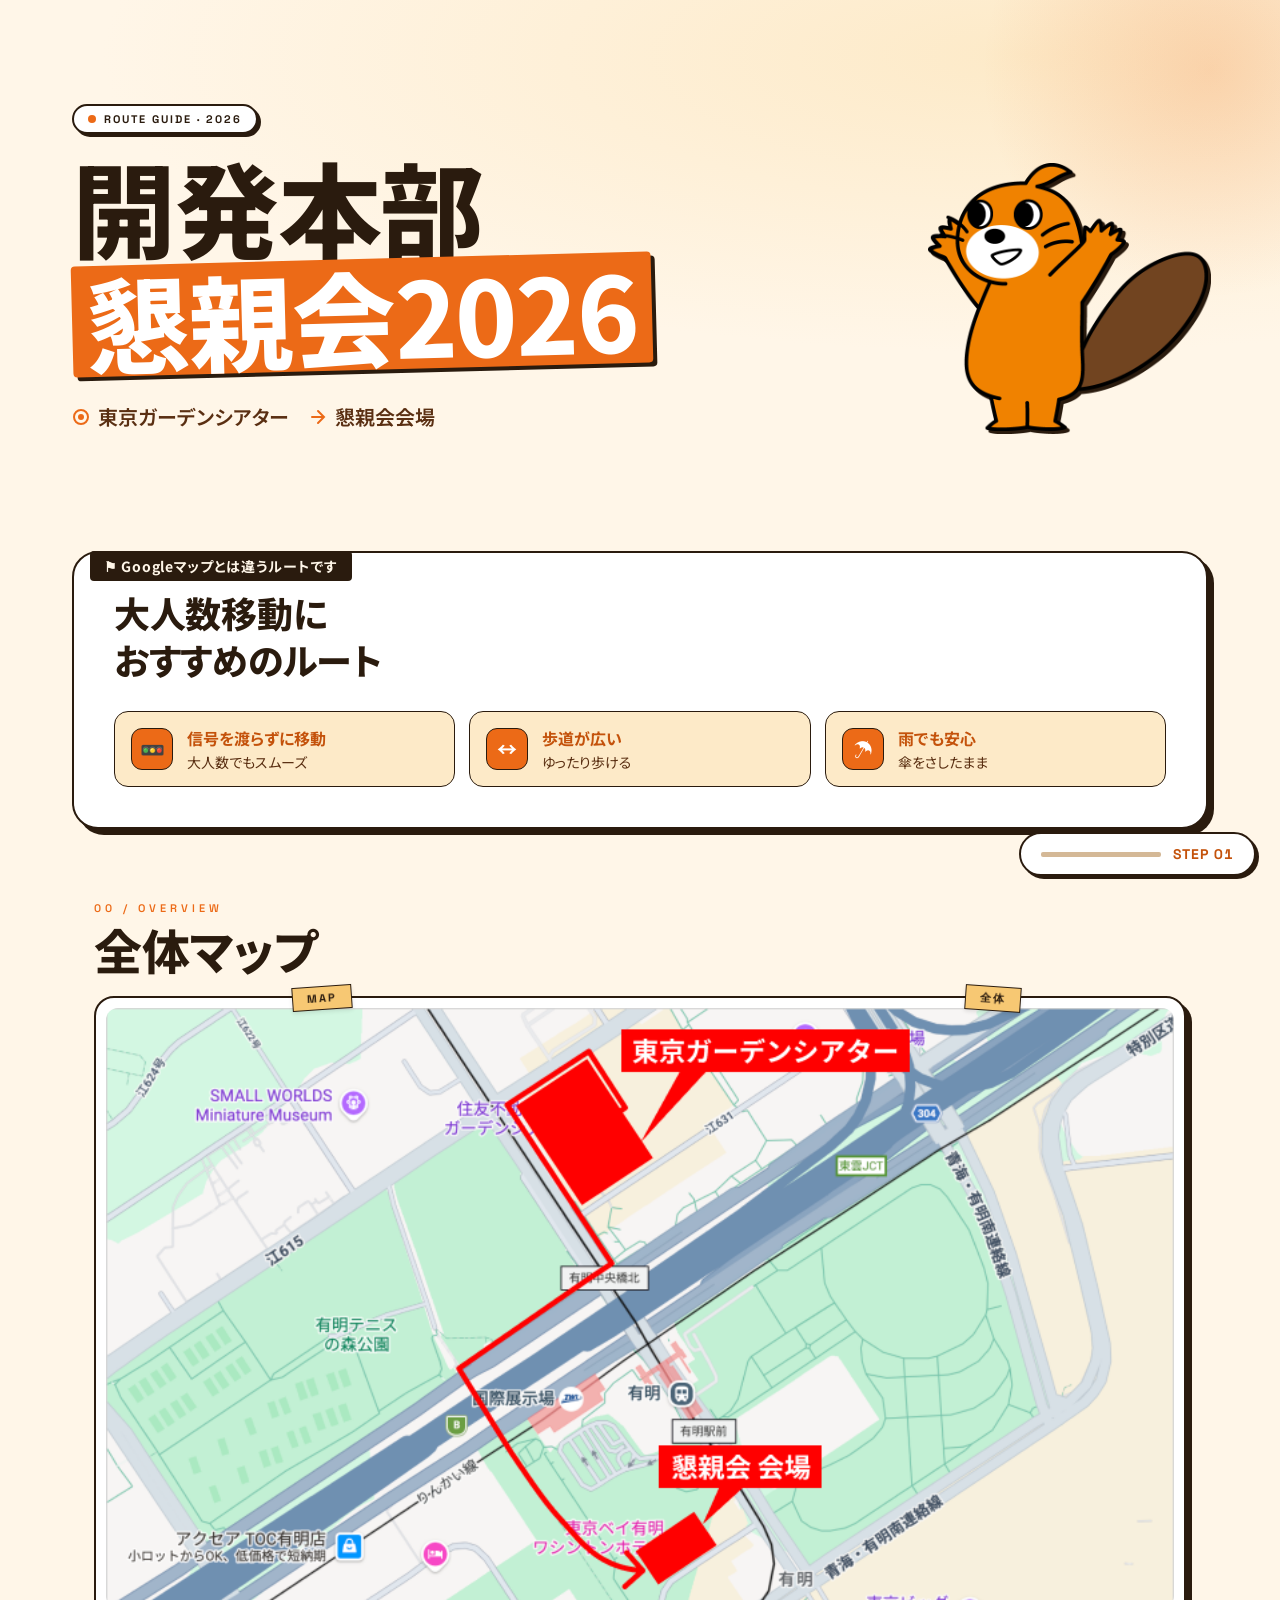
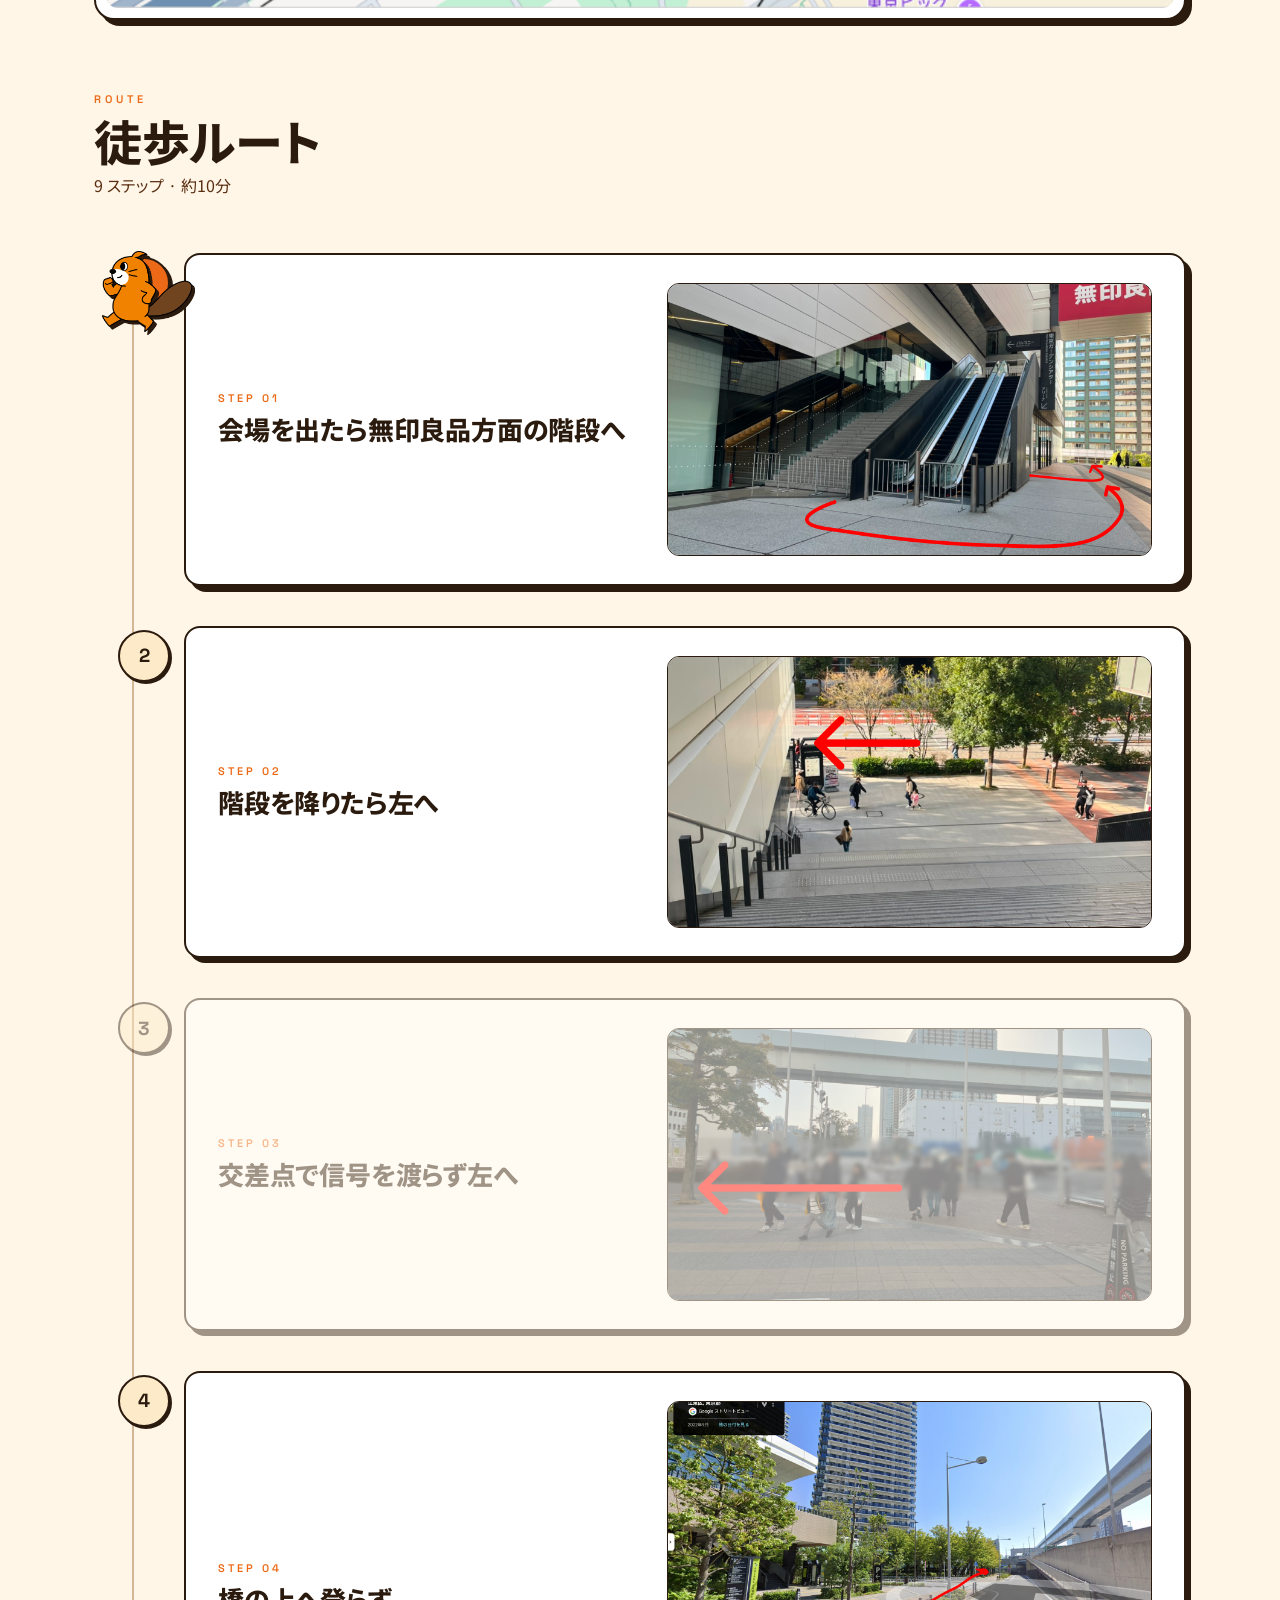
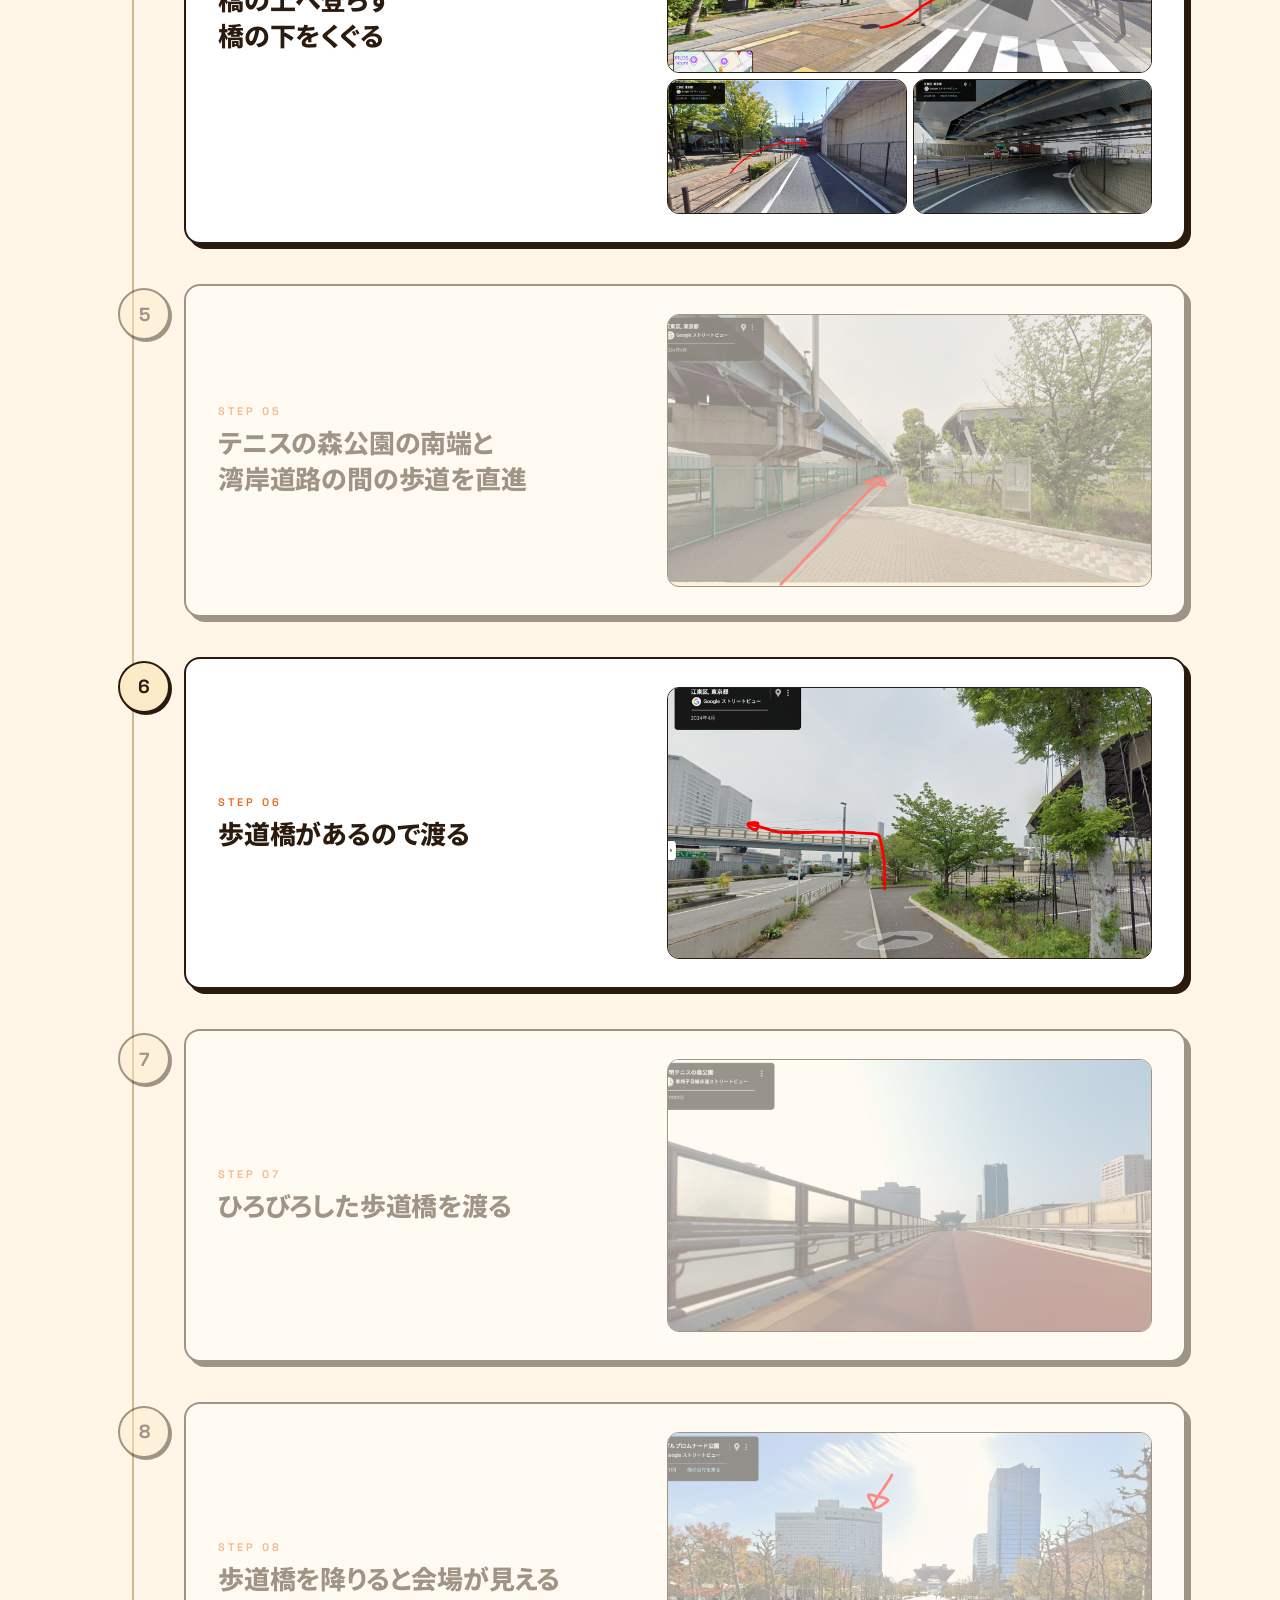
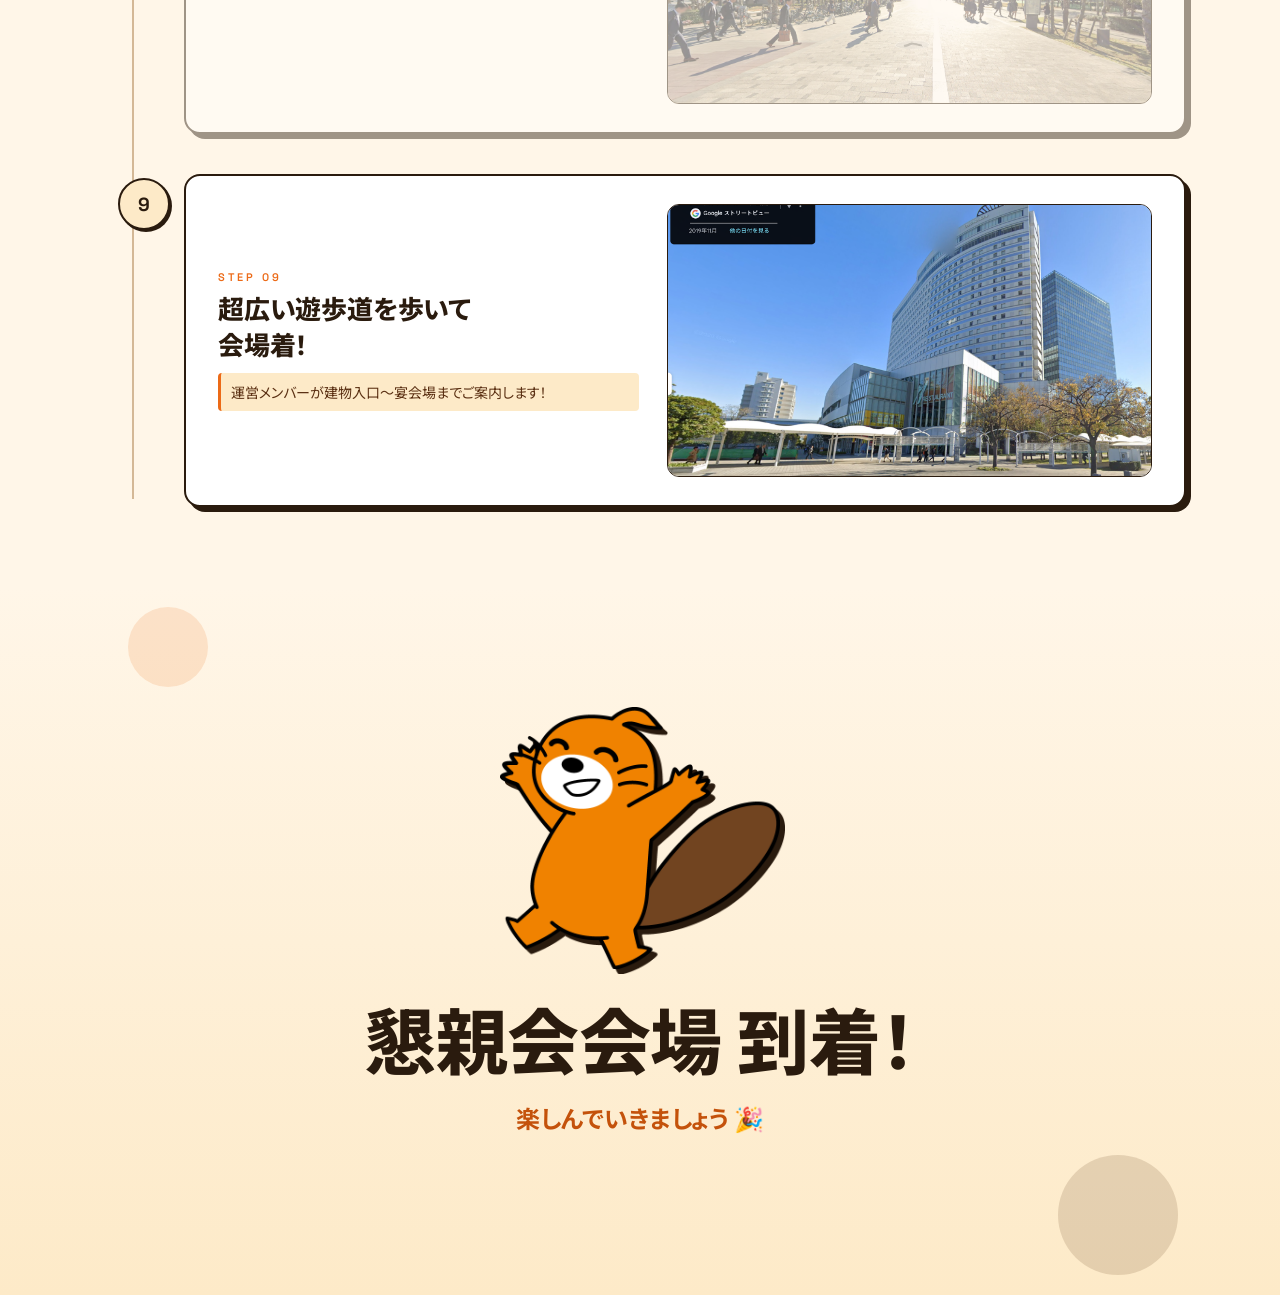
==== commit 2f7b99c0: "Remove ARRIVAL kicker and END text from arrival section" ====
--- a/story-warm.html
+++ b/story-warm.html
@@ -94,11 +94,9 @@
 
 <!-- ARRIVAL -->
 <section class="arrival">
-  <p class="arrival-kicker">ARRIVAL</p>
   <img class="mascot" src="rakuta_yorokobi.png" alt="喜ぶらくた">
   <h2>懇親会会場 到着！</h2>
   <p>楽しんでいきましょう 🎉</p>
-  <div class="end">開発本部懇親会 2026 · END</div>
 </section>
 
 <!-- FIXED UI -->
--- a/story-warm.css
+++ b/story-warm.css
@@ -87,11 +87,11 @@
   margin:0 22px;
 }
 .why-kicker{
-  position:absolute; top:-14px; left:16px;
-  font-family:"Space Grotesk",sans-serif;
-  font-size:11px; letter-spacing:3px; font-weight:700;
+  position:absolute; top:-16px; left:16px;
+  font-family:"Noto Sans JP",sans-serif;
+  font-size:14px; letter-spacing:0.05em; font-weight:700;
   background:var(--ink); color:var(--cream);
-  padding:4px 12px; border-radius:4px;
+  padding:5px 14px; border-radius:4px;
 }
 .why h2{
   font-size:clamp(22px,5.4vw,36px); font-weight:800;
@@ -230,7 +230,8 @@
   display:grid; gap:6px;
   grid-template-columns:1fr;
 }
-.step-imgs.multi{grid-template-columns:repeat(auto-fit,minmax(0,1fr))}
+.step-imgs.multi{grid-template-columns:1fr 1fr}
+.step-imgs.multi .step-img:first-child{grid-column:1 / -1}
 .step-img{
   border-radius:12px; overflow:hidden;
   border:1.5px solid var(--ink);
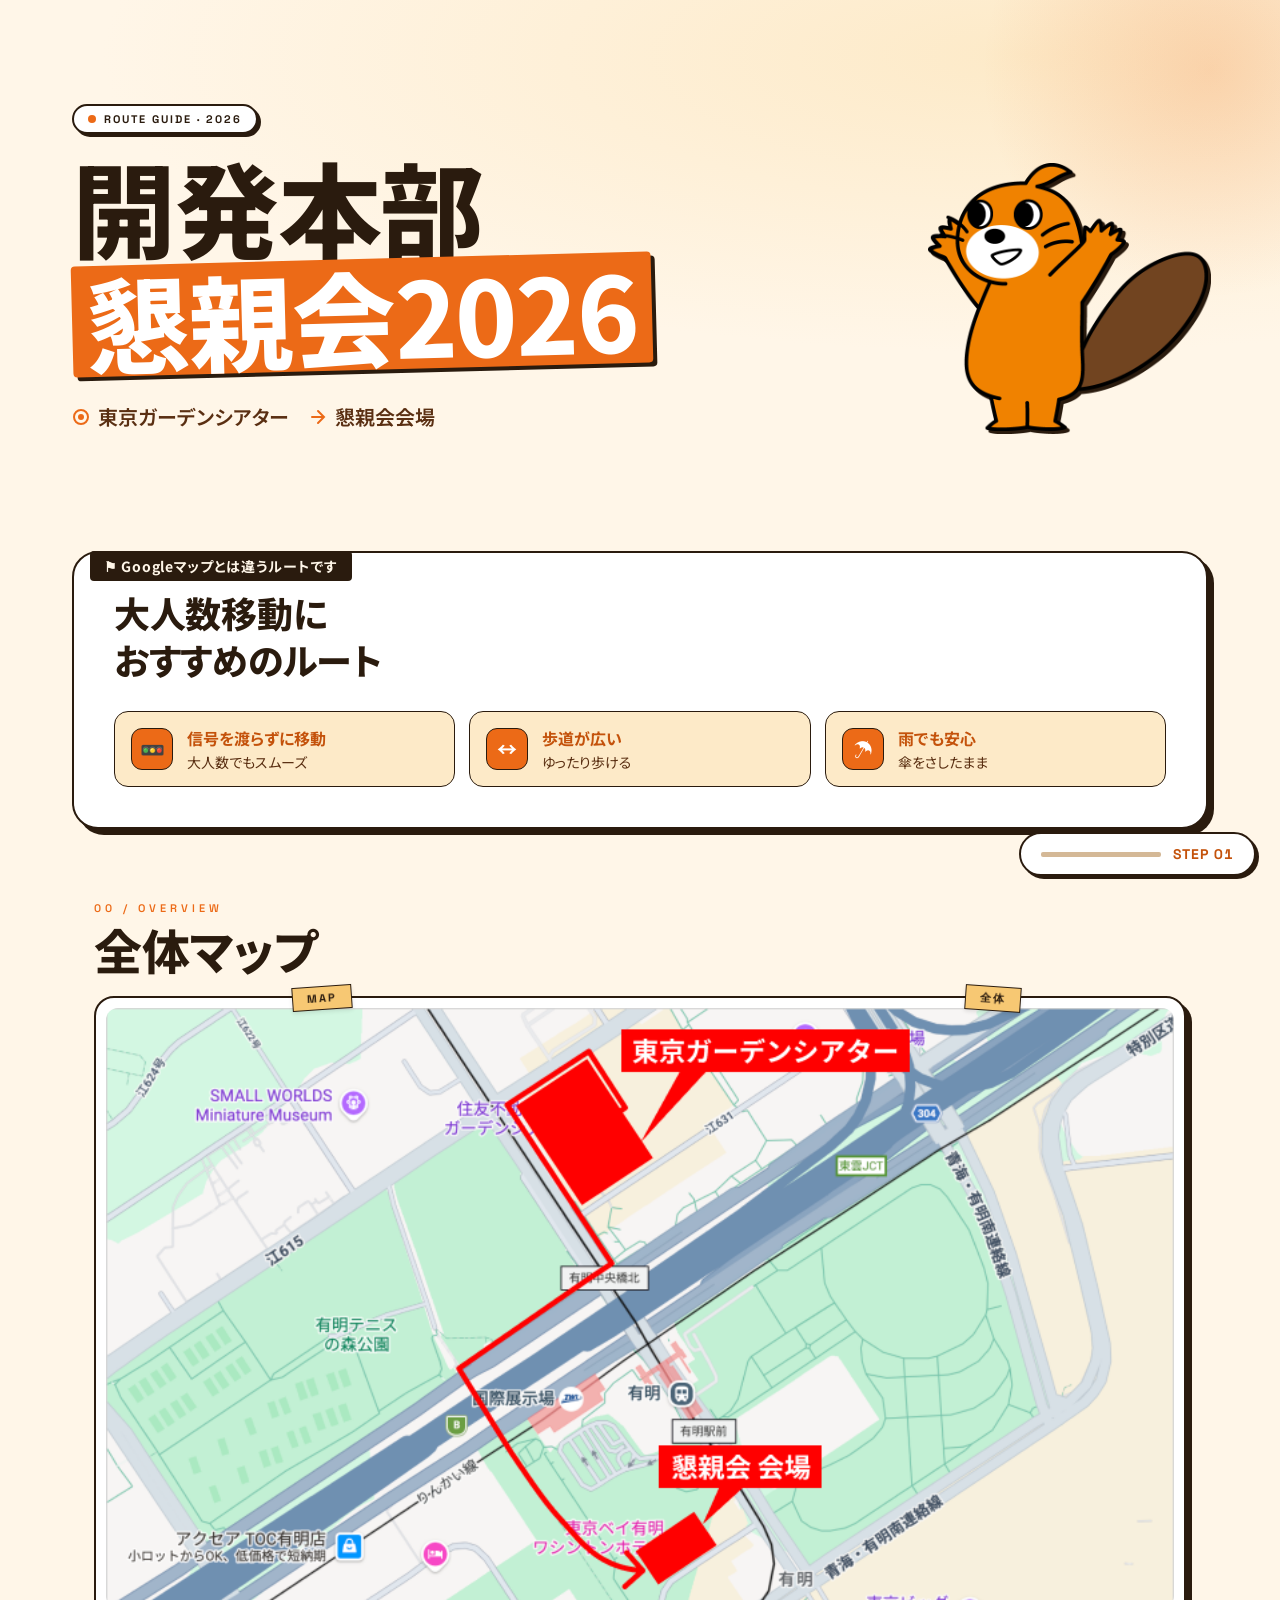
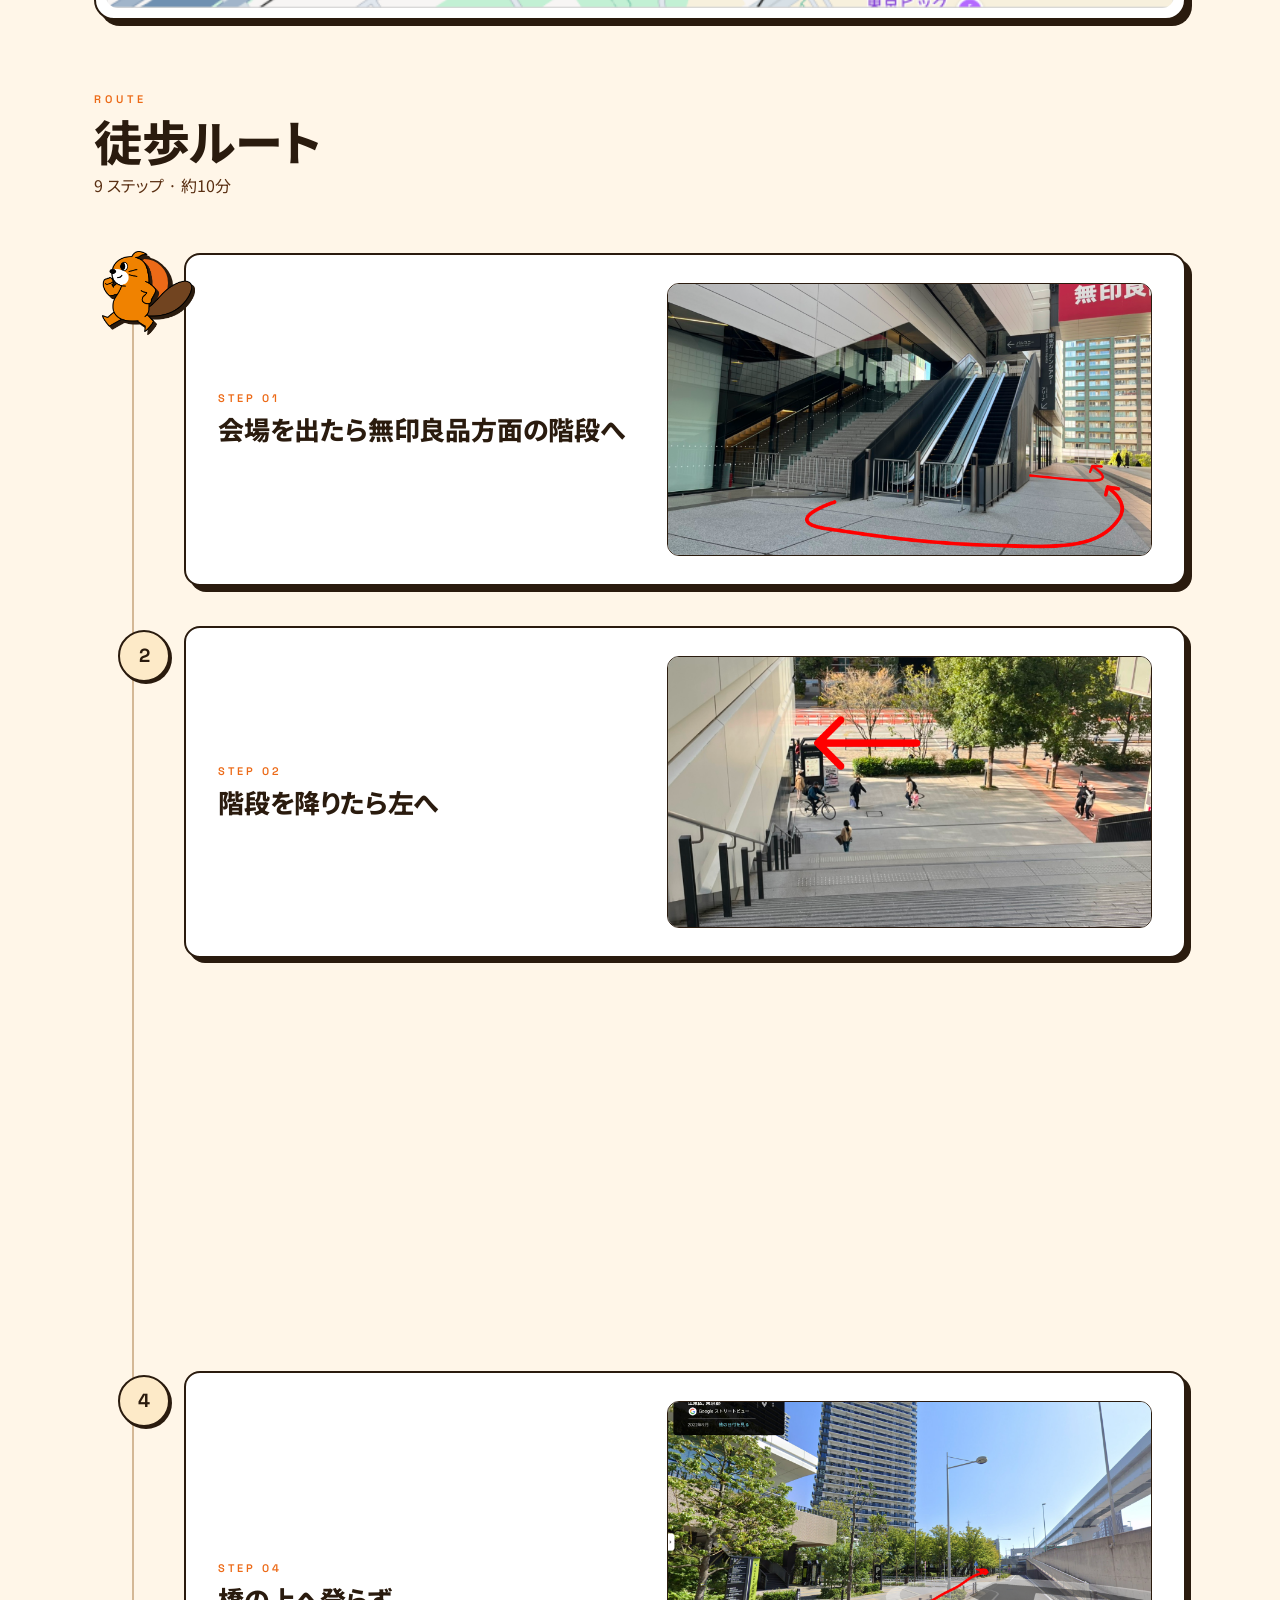
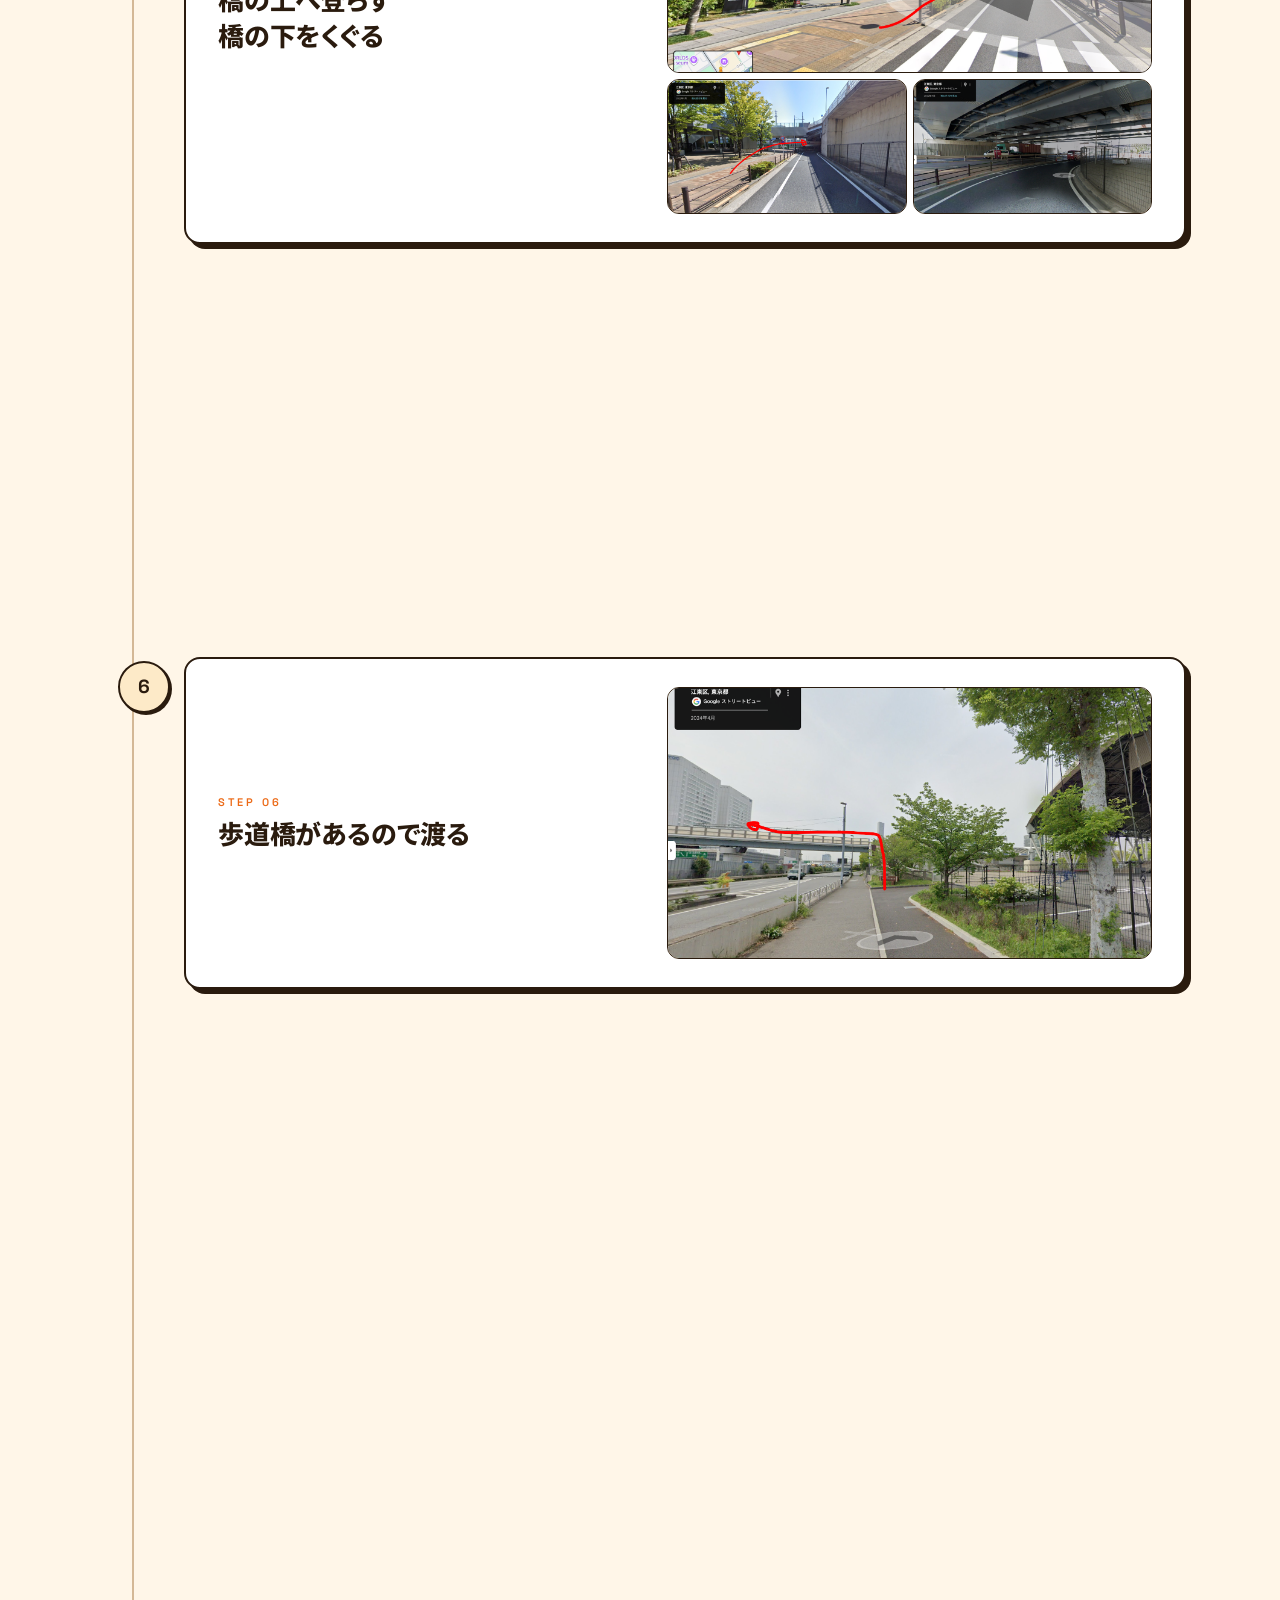
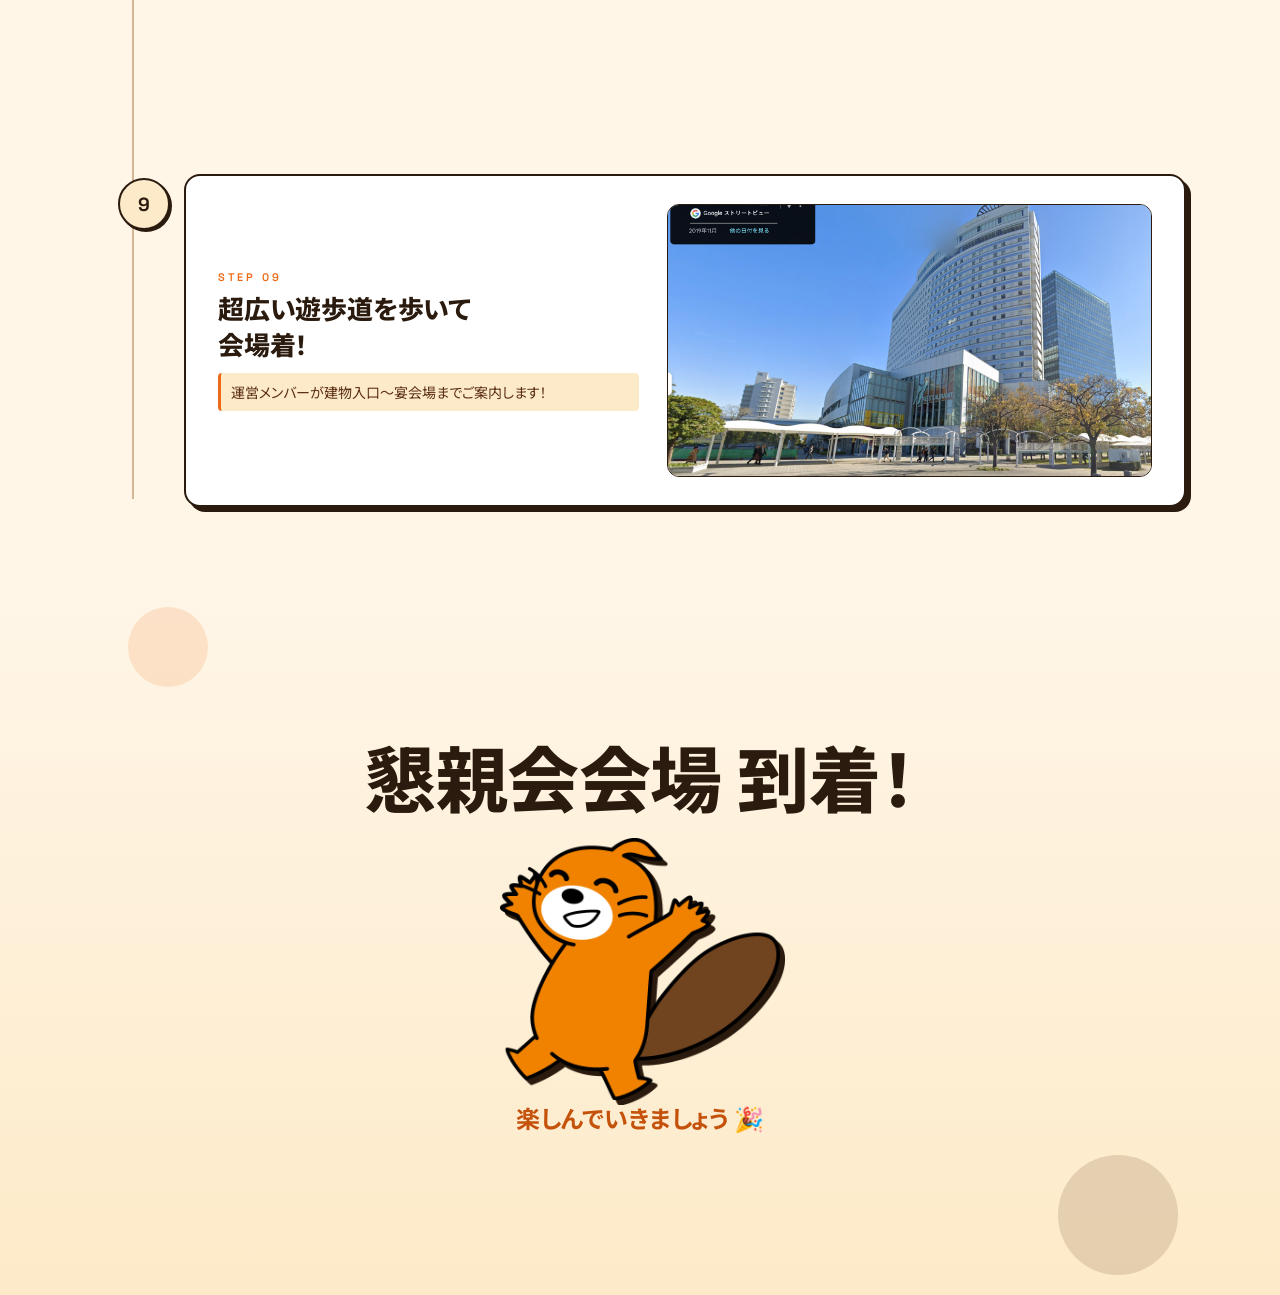
==== commit 4043d1be: "Move arrival h2 above mascot image" ====
--- a/story-warm.html
+++ b/story-warm.html
@@ -94,8 +94,8 @@
 
 <!-- ARRIVAL -->
 <section class="arrival">
+  <h2>懇親会会場 到着！</h2>
   <img class="mascot" src="rakuta_yorokobi.png" alt="喜ぶらくた">
-  <h2>懇親会会場 到着！</h2>
   <p>楽しんでいきましょう 🎉</p>
 </section>
 
--- a/story-warm.css
+++ b/story-warm.css
@@ -82,7 +82,7 @@
   border:2.5px solid var(--ink);
   box-shadow:6px 6px 0 var(--ink);
   margin-top:24px;
-  border-radius:22px; padding:24px 22px 26px;
+  border-radius:22px; padding:40px 22px 26px;
   position:relative; overflow:visible;
   margin:0 22px;
 }
@@ -230,8 +230,7 @@
   display:grid; gap:6px;
   grid-template-columns:1fr;
 }
-.step-imgs.multi{grid-template-columns:1fr 1fr}
-.step-imgs.multi .step-img:first-child{grid-column:1 / -1}
+.step-imgs.multi{grid-template-columns:1fr}
 .step-img{
   border-radius:12px; overflow:hidden;
   border:1.5px solid var(--ink);
@@ -324,6 +323,8 @@
   .step-pin{left:-66px; top:4px; width:52px;height:52px;font-size:19px}
   .step{margin-bottom:40px}
   .step-card{grid-template-columns:1fr 1.15fr; padding:28px 32px; gap:28px}
+  .step-imgs.multi{grid-template-columns:1fr 1fr}
+  .step-imgs.multi .step-img:first-child{grid-column:1 / -1}
   .arrival{padding:120px 44px 160px; margin-top:80px}
   .pill{bottom:24px; right:24px; padding:11px 20px; font-size:14px}
   .pill-bar{width:120px; height:5px}
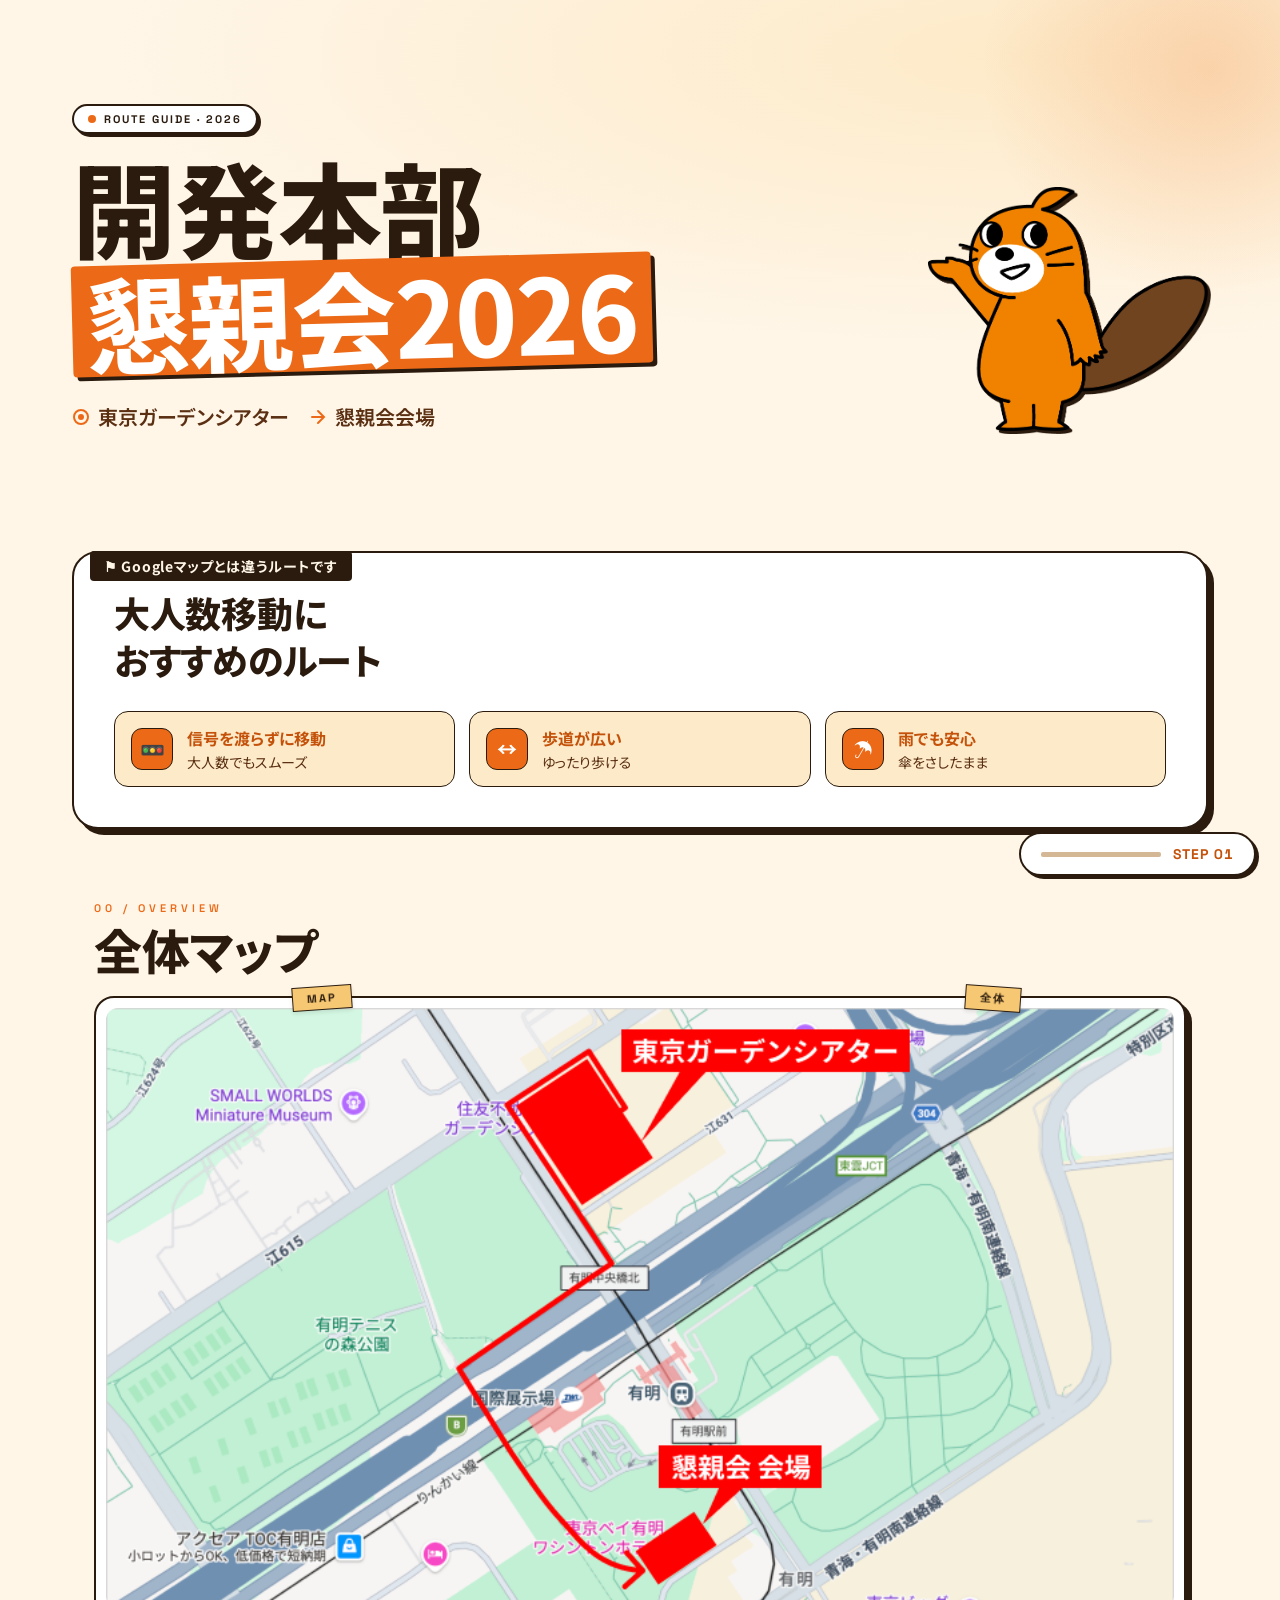
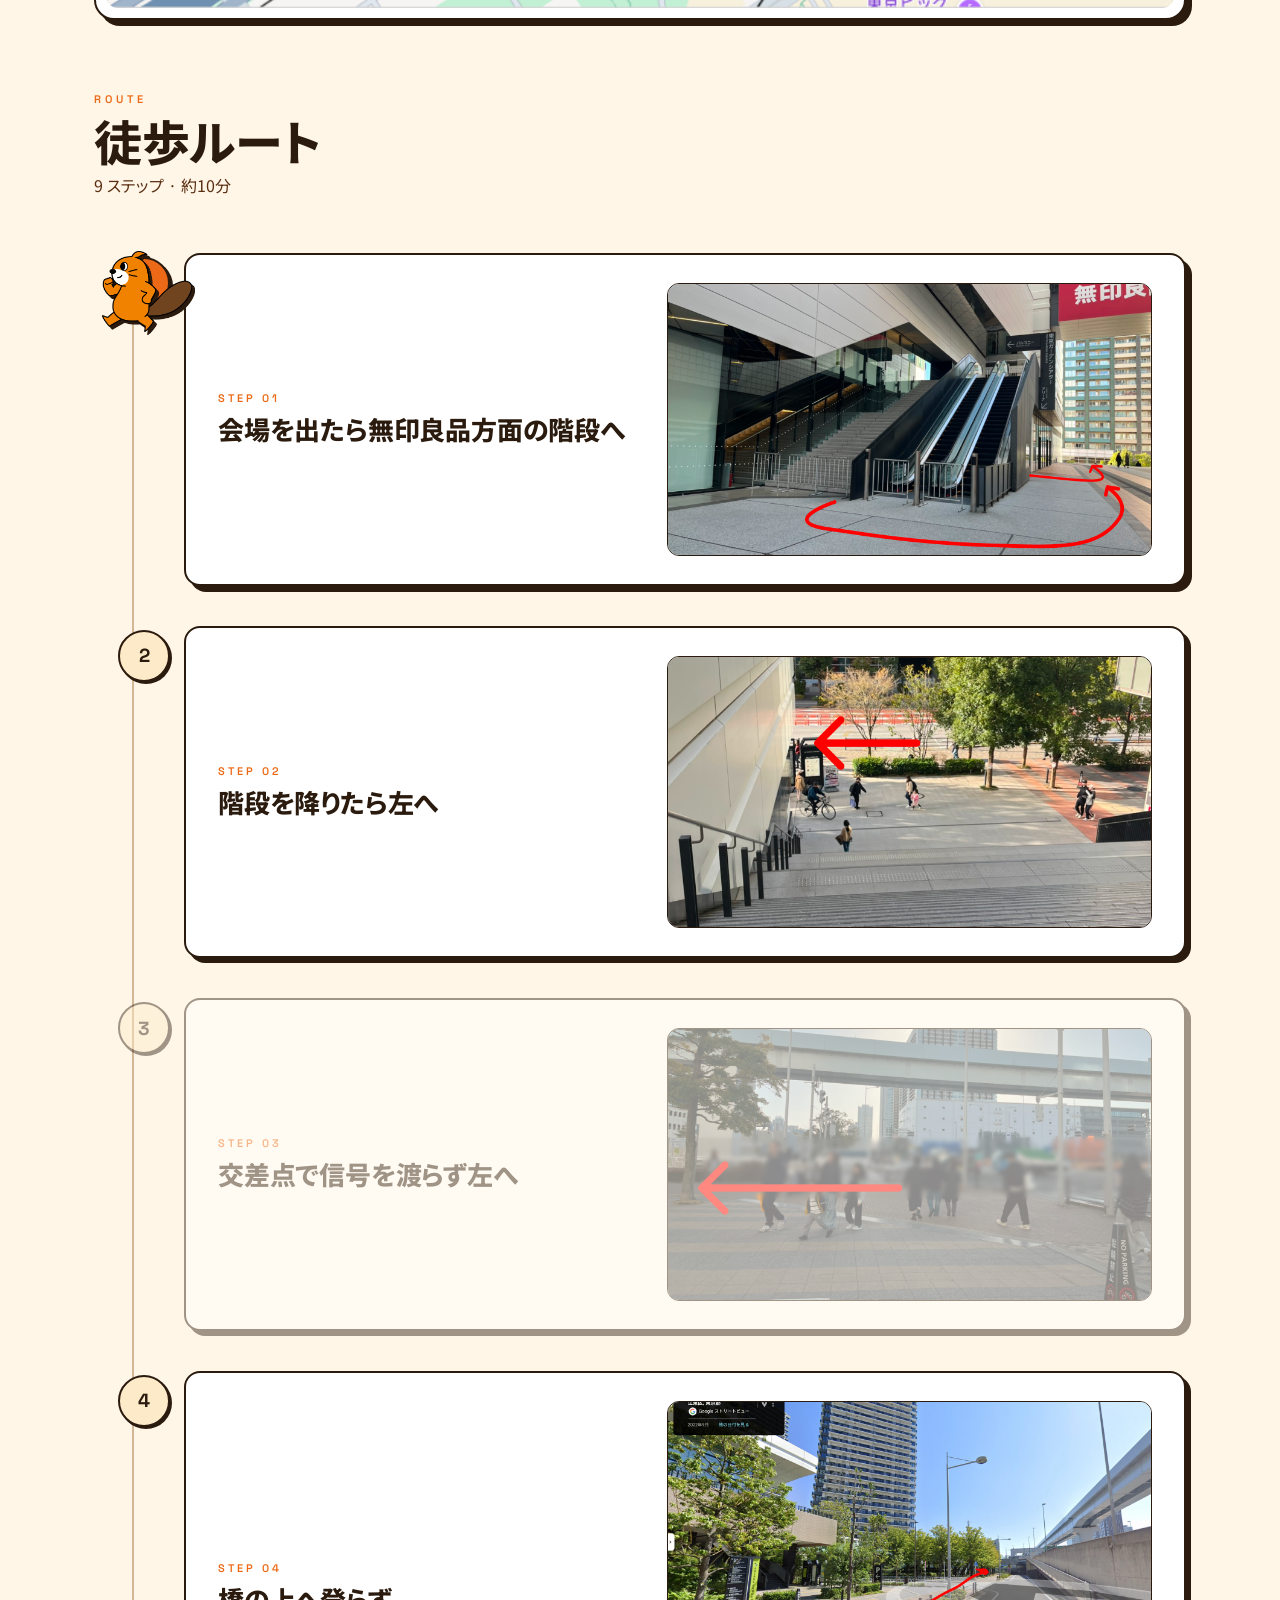
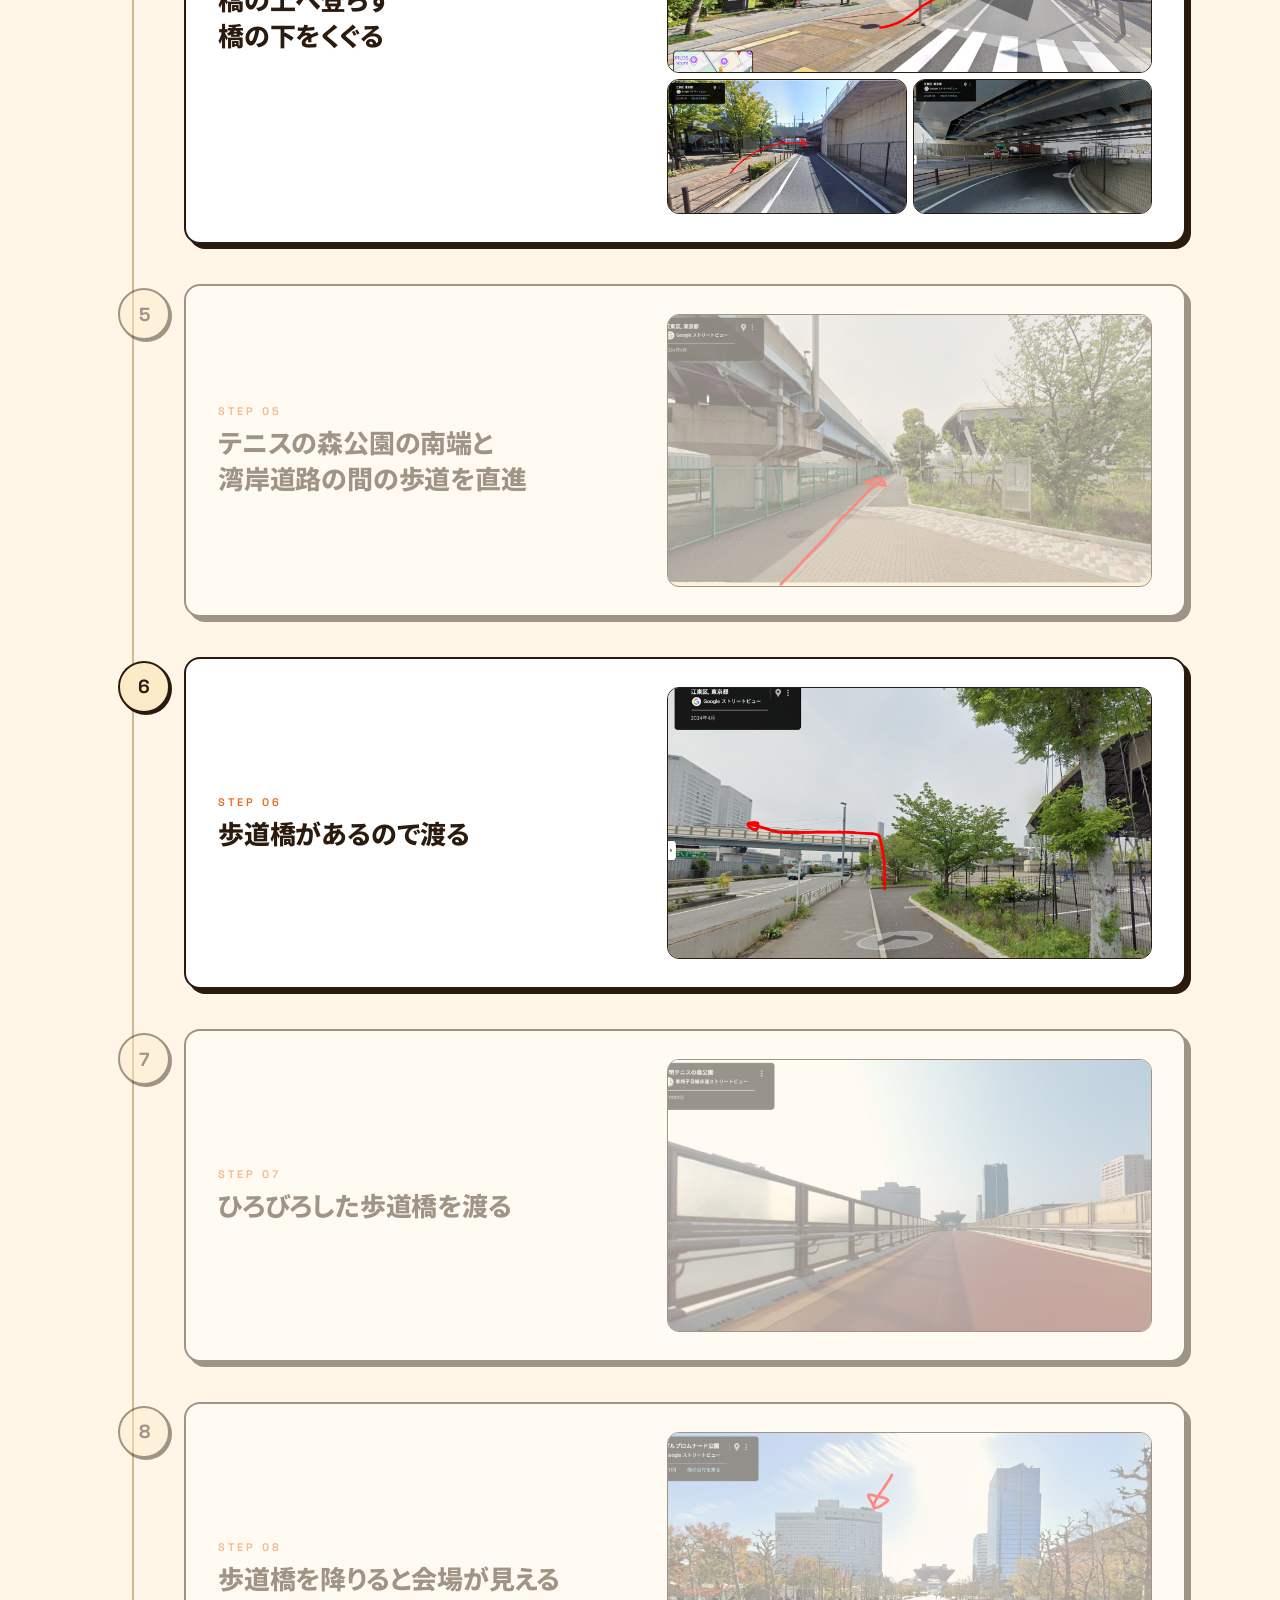
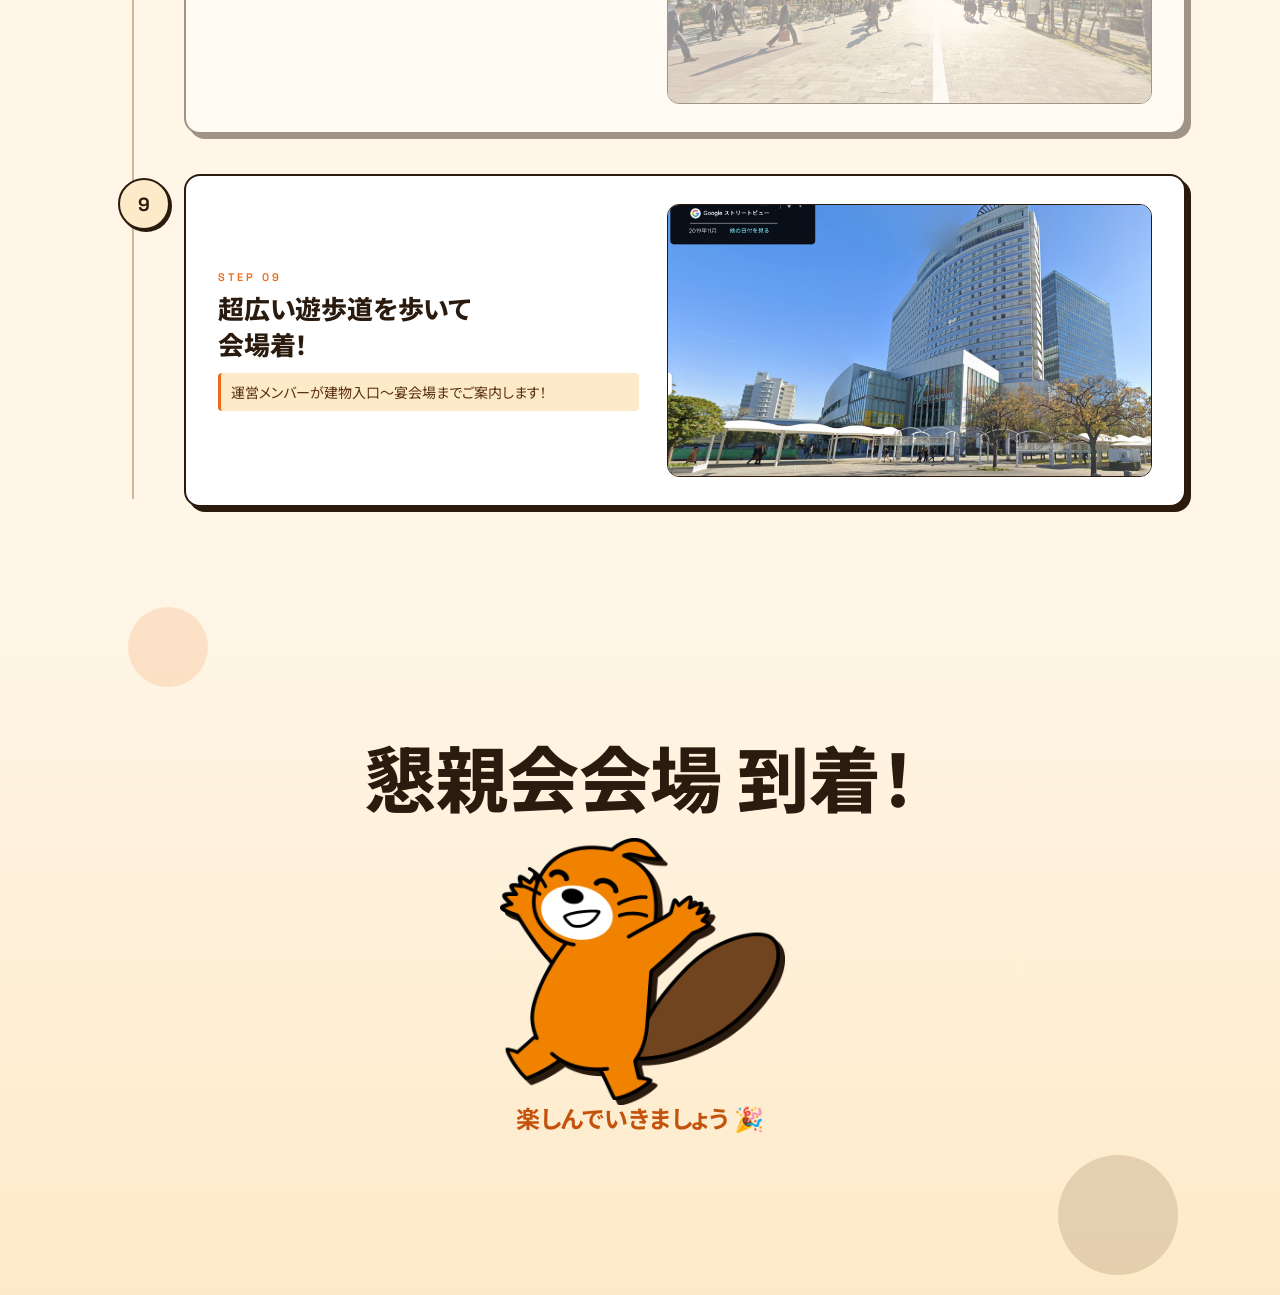
==== commit ec03547c: "Change hero mascot to rakuta_info pose" ====
--- a/story-warm.html
+++ b/story-warm.html
@@ -43,7 +43,7 @@
       </div>
     </div>
     </div><!-- /.hero-text -->
-    <img class="hero-mascot" src="rakuta_egao.png" alt="">
+    <img class="hero-mascot" src="rakuta_info.png" alt="">
   </div>
 </header>
 
